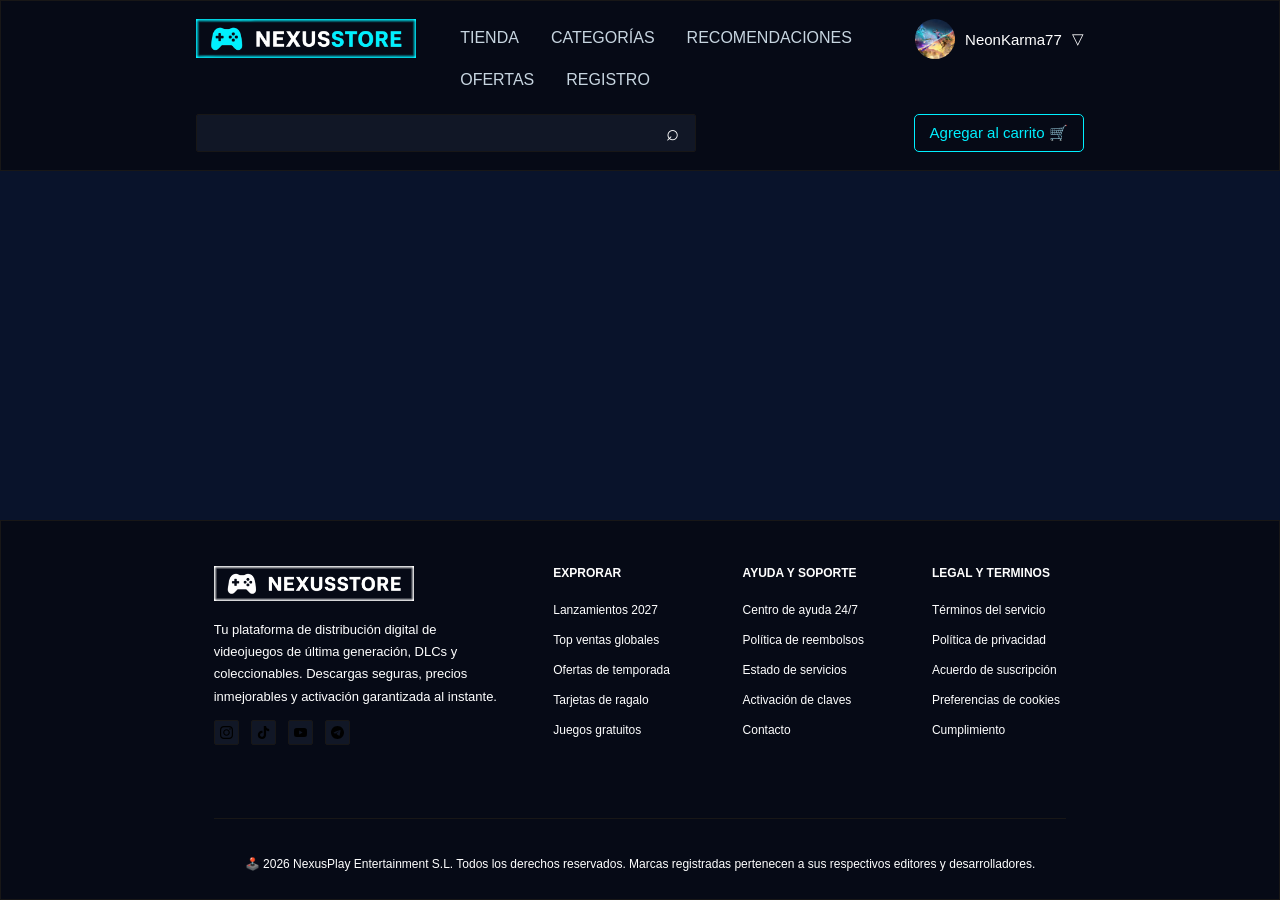
==== carrito.html @ 5e11831e "Initial commit" ====
<!DOCTYPE html>
<html lang="es">

<head>
    <meta charset="UTF-8">
    <meta name="viewport" content="width=device-width, initial-scale=1.0">
    <link rel="stylesheet" href="css/main.css">

    <title>Nexusstore</title>
</head>

<body>
    <header class="header-inicio">
        <div class="contenedor-principal">
            <!-- menú superior izquierda -->
            <div class="header-inicio__superior">
                <!-- <div class="header-inicio__logo"> -->
                <div class="header-inicio__izquierda">
                    <a href="index.html" class="header-inicio__logo"><img src="images/logo.png" alt="Logo de la página">
                    </a>

                    <nav class="navegacion">
                        <ul class="navegacion__lista">
                            <li><a href="index.html" class="navegacion-pag" title="Página inicio"
                                    aria-label="Ir a página de inicio">TIENDA</a></li>
                            <li><a href="categorias.html" class="navegacion-pag" title="Página categorías"
                                    aria-label="Ir a página de categorías">CATEGORÍAS</a></li>
                            <li><a href="recomendaciones.html" class="navegacion-pag" title="Página recomendaciones"
                                    aria-label="Ir a la página de recomendaciones">RECOMENDACIONES</a></li>
                            <li><a href="ofertas.html" class="navegacion-pag" title="Página ofertas"
                                    aria-label="Ir a la página de ofertas">OFERTAS</a></li>
                            <li><a href="registro.html" class="navegacion-pag" title="Registro"
                                    aria-label="Ir a página de registro">REGISTRO</a></li>
                        </ul>
                    </nav>
                </div>
                <div class="usuario">
                    <button class="usuario__boton"><img src="images/perfil.jfif" alt="foto de perfíl">
                        <span>NeonKarma77</span>
                        <span class="usuario__flecha">▽</span>
                    </button>

                    <div class="usuario__menu">
                        <a href="#" title="perfil" aria-label="Ir a perfil de usuario">Perfíl</a>
                        <a href="#" title="Cerrar sesión" aria-label="Cerrar perfíl de usuario">Cerrar sesión</a>

                    </div>
                </div>
            </div>
            <!-- buscador -->
            <!-- Buscador y carrito: segunda fila -->
            <div class="header-inicio__inferior">
                <!-- 
                <section class="buscador"> -->

                <form class="buscador">
                    <input type="search" class="buscador__campo">
                    <button type="submit">⌕</button>

                </form>

                <!-- carrito -->
                <div class="carrito">

                    <a href="carrito.html" class="carrito__boton">Agregar al carrito 🛒</a>
                </div></a>
            </div>


        </div>
        </div>
        </div>

    </header>

    <!-- inicio main -->
    <main>

    </main>


    <footer class="pie-pagina">
        <div class="pie-pagina__contenedor">
            <!-- footer primera columna -->
            <div class="pie-pagina__superior">
                <div class="pie-pagina__marca"> <img src="images/logo_blanco.png" alt="Logo de la página">
                    <p class="pie-pagina__descripcion">
                        Tu plataforma de distribución digital de videojuegos de última generación, DLCs y
                        coleccionables.
                        Descargas seguras, precios inmejorables y activación garantizada al instante.

                    </p>
                    <nav class="redes-sociales">
                        <a href="" title="instagram" aria-label="Ir al instagram de  nexusstore"><img
                                src="images/instagram.svg"></a>
                        <a href="" title="tik-tok" aria-label="Ir al tik tok de  nexusstore"><img
                                src="images/tok.svg"></a>
                        <a href="" title="Youtube" aria-label="Ir al youtube de  nexusstore"><img
                                src="images/youtube.svg"></a>
                        <a href="" title="Telegram" aria-label="Ir al Telegram de  nexusstore"><img
                                src="images/telegram.svg"></a>

                    </nav>

                </div>
                <!-- footer segunda columna -->
                <nav class="pie-pagina__columna">
                    <h2 class="pie-pagina__titulo">EXPRORAR</h2>
                    <ul class="pie-pagina__lista">
                        <li class="pie-pagina__elemento">
                            <a href="#lanamientos" class="pie-pagina__enlace" title="lanzamientos"
                                aria-label="Ir a pagina lanzamientos">Lanzamientos 2027</a>
                        </li>
                        <li class="pie-pagina__elemento">
                            <a href="#lanamientos" class="pie-pagina__enlace" title="lanzamientos"
                                aria-label="Ir a pagina lanzamientos">Top ventas globales</a>
                        </li>
                        <li class="pie-pagina__elemento">
                            <a href="#lanamientos" class="pie-pagina__enlace" title="lanzamientos"
                                aria-label="Ir a pagina lanzamientos">Ofertas de temporada</a>
                        </li>
                        <li class="pie-pagina__elemento">
                            <a href="#lanamientos" class="pie-pagina__enlace" title="lanzamientos"
                                aria-label="Ir a pagina lanzamientos">Tarjetas de ragalo</a>
                        </li>
                        <li class="pie-pagina__elemento">
                            <a href="#lanamientos" class="pie-pagina__enlace" title="lanzamientos"
                                aria-label="Ir a pagina lanzamientos">Juegos gratuitos</a>
                        </li>

                    </ul>

                </nav>
                <nav class="pie-pagina__columna">
                    <h2 class="pie-pagina__titulo">AYUDA Y SOPORTE</h2>
                    <ul class="pie-pagina__lista">
                        <li class="pie-pagina__elemento">
                            <a href="#lanamientos" class="pie-pagina__enlace" title="lanzamientos"
                                aria-label="Ir a pagina lanzamientos">Centro de ayuda 24/7</a>
                        </li>
                        <li class="pie-pagina__elemento">
                            <a href="#lanamientos" class="pie-pagina__enlace" title="lanzamientos"
                                aria-label="Ir a pagina lanzamientos">Política de reembolsos</a>
                        </li>
                        <li class="pie-pagina__elemento">
                            <a href="#lanamientos" class="pie-pagina__enlace" title="lanzamientos"
                                aria-label="Ir a pagina lanzamientos">Estado de servicios</a>
                        </li>
                        <li class="pie-pagina__elemento">
                            <a href="#lanamientos" class="pie-pagina__enlace" title="lanzamientos"
                                aria-label="Ir a pagina lanzamientos">Activación de claves</a>
                        </li>
                        <li class="pie-pagina__elemento">
                            <a href="#lanamientos" class="pie-pagina__enlace" title="lanzamientos"
                                aria-label="Ir a pagina lanzamientos">Contacto</a>
                        </li>

                    </ul>

                </nav>
                <nav class="pie-pagina__columna">
                    <h2 class="pie-pagina__titulo">LEGAL Y TERMINOS</h2>
                    <ul class="pie-pagina__lista">
                        <li class="pie-pagina__elemento">
                            <a href="#lanamientos" class="pie-pagina__enlace" title="lanzamientos"
                                aria-label="Ir a pagina lanzamientos">Términos del servicio</a>
                        </li>
                        <li class="pie-pagina__elemento">
                            <a href="#lanamientos" class="pie-pagina__enlace" title="lanzamientos"
                                aria-label="Ir a pagina lanzamientos">Política de privacidad</a>
                        </li>
                        <li class="pie-pagina__elemento">
                            <a href="#lanamientos" class="pie-pagina__enlace" title="lanzamientos"
                                aria-label="Ir a pagina lanzamientos">Acuerdo de suscripción</a>
                        </li>
                        <li class="pie-pagina__elemento">
                            <a href="#lanamientos" class="pie-pagina__enlace" title="lanzamientos"
                                aria-label="Ir a pagina lanzamientos">Preferencias de cookies</a>
                        </li>
                        <li class="pie-pagina__elemento">
                            <a href="#lanamientos" class="pie-pagina__enlace" title="lanzamientos"
                                aria-label="Ir a pagina lanzamientos">Cumplimiento</a>
                        </li>

                    </ul>

                </nav>
            </div>
            <div class="pie-pagina__linea"></div>

            <div class="pie-pagina__inferior">
                <p class="pie-pagina__derechos">
                    🕹️ 2026 NexusPlay Entertainment S.L.
                    Todos los derechos reservados.
                    Marcas registradas pertenecen a sus respectivos
                    editores y desarrolladores.
                </p>
            </div>
        </div>
    </footer>
</body>

</html>
<!--
© 2026 Valve Corporation. Todos los derechos reservados. Todas las marcas registradas pertenecen a sus respectivos dueños en EE. UU. y otros países.
Todos los precios incluyen IVA (donde sea aplicable). -->
---- css/main.css ----
* {
    margin: 0;
    padding: 0;
    box-sizing: border-box;
}

html {
    height: 100%;
}

body {

    font-family: Verdana, Geneva, Tahoma, sans-serif;
    background: #09132b;
    color: white;
    display: flex;
    flex-direction: column;
    min-height: 100vh;
    width: 100%;
    margin: 0;

}

main {
    flex: 1 o auto;
}

.contenedor-principal {

    width: 70%;
    max-width: 1400px;
    margin: 0 auto;

}


/*  Header*/

.header-inicio {

    width: 100%;
    background-color: #060a16;
    padding: 18px 5px;
    border: 1px solid rgb(24, 23, 23);
    ;
}

.header-inicio__superior {

    display: flex;
    justify-content: space-between;
    align-items: flex-start;
    gap: 20px
}

.header-inicio__inferior {

    display: flex;
    justify-content: space-between;
    margin-top: 10px;
}

/*Logo*/

.header-inicio__izquierda {

    display: flex;
    flex-direction: row;
    align-items: flex-start;


}

.header-inicio__logo {
    display: flex;
    align-items: center;
    text-decoration: none;

}

.header-inicio__logo img {

    width: 220px;
    height: auto;
    object-fit: contain;
    margin-right: 30px;
}

/*navegación*/
.navegacion {

    display: flex;
    align-items: center;


}

.navegacion__lista {

    display: flex;
    list-style: none;
    flex-wrap: wrap;
    gap: 4px;

}

.navegacion-pag {

    color: #C7D5E0;
    text-decoration: none;
    padding: 10px;
    display: block;
    padding: 10px 14px;
    border-radius: 2px;
    transition: background-color 0.3s ease, color 0.3s ease;
}

.navegacion-pag:hover {

    color: #030303;
    background-color: #00f0ff;
}

.navegacion-pag.activo {
    color: #030303;
    background-color: #00f0ff;

}

/*perfil*/
.usuario {

    position: relative;
}

.usuario__boton {

    display: flex;
    align-items: center;
    gap: 10px;
    background: transparent;
    color: white;
    font-size: 15px;
    cursor: pointer;
    border: none;
}

.usuario__boton img {

    width: 40px;
    height: 40px;
    border-radius: 50%;
    object-fit: cover;
    font-weight: bold;

}

/*menú desplegable*/
.usuario__menu {

    display: none;
    position: absolute;
    top: 100%;
    right: 0;
    min-width: 160px;
    margin-top: 10px;
    background: #09132b;
    border-radius: 6px;
    overflow: hidden;
    box-shadow: 0 4px 12px rgba(0, 0, 0, 0.25);
    z-index: 10;

}

.usuario__menu a {

    display: block;
    padding: 12px 15px;
    color: white;
    text-decoration: none;

}

.usuario__menu a:hover {

    background-color: #111726;

}

/*menu despliegue perfil*/
/*.usuario:hover {

    display: block;

}

.usuario__menu {
    display: block;

}

.usuario:focus-within {
    display: block;

}

.usuario__menu {
    display: block;

}

/*footer abajo */

.header-inicio__inferior {

    display: flex;
    justify-content: space-between;
    align-items: center;
    margin-top: 15px;

}

/*Buscador */

.buscador {
    display: flex;
    width: 500px;
    height: 38px;
    border: 1px solid rgb(24, 23, 23);
    border-radius: 2px;
    overflow: hidden;
}

.buscador input {

    flex: 1;
    min-width: 0;
    padding: 0 12px;
    background-color: #111726;
    color: white;
    border: none;
    outline: none;
    font-size: 14px;

}

.buscador button {

    width: 45px;
    border: none;
    background-color: #111726;
    color: white;
    font-size: 22px;
    cursor: pointer;
}

.buscador button:hover {

    background-color: #00f0ff;

}

/*carrito*/

.carrito {

    display: flex;
    justify-content: flex-end;

}

.carrito__boton {

    display: flex;
    align-items: center;
    gap: 8px;
    padding: 9px 15px;
    text-decoration: none;
    background-color: transparent;
    border: 0.1px solid #00f0ff;
    border-radius: 5px;
    color: #00f0ff;
    font-size: 15px;
    cursor: pointer;

}

.carrito__boton:hover {
    background-color: #145c38;
    color: #5cff9a;
    border: 1px solid rgb(24, 23, 23);

}

/* colores 
lineas: rgb(24, 23, 23);
azul body #09132b 
 footer #060a16
azul fluorecente #00f0ff
barra búsqueda #111726*/

/*Footer*/

.pie-pagina {
    width: 100%;
    background-color: #060a16;
    border: 1px solid rgb(24, 23, 23);
    color: white;
    padding: 45px 30px 25px;
    font-family: Verdana, Geneva, Tahoma, sans-serif;
    flex-shrink: 0;
    margin-top: auto;

}

.pie-pagina__contenedor {
    max-width: 1400;
    width: 70%;
    margin: 0 auto;
}

.pie-pagina__superior {

    display: grid;
    grid-template-columns: 1.8fr 0.85fr 0.85fr 0.85fr;
    gap: 55px;
    padding-bottom: 55px;

}

.pie-pagina__img {

    max-width: 470px;

}

.pie-pagina__marca img {
    display: block;
    width: 200px;
    max-width: 100%;
    height: auto;
    max-height: 50px;
    object-position: left center;
    margin-bottom: 18px;
}

.redes-sociales img {
    display: block;
    width: 25px;
    height: 25px;
    object-fit: contain;
    padding: 5px;
    background-color: #111726;
    border: 1px solid rgb(24, 23, 23);
    border-radius: 2px;
    filter: black(5) brightness(0) invert(1);
    transition: filter 0.3s ease, transform 0.3 ease;
    margin-top: 12px;
}

.pie-pagina__logotipo {

    display: inline-flex;
    align-items: center;
    gap: 12px;
    text-decoration: none;
    margin-bottom: 18px;

}

.pie-pagina__logotipo-icono {

    width: 40px;
    height: 40px;
    display: flex;
    align-items: center;
    justify-content: center;
    background-color: #3a7404;
    color: white;
    border-radius: 10px;
    font-size: 20;
    flex-shrink: 0;

}

.pie-pagina__logotipo-texto {

    color: #00f0ff;
    font-size: 20px;
    font-weight: 700;
    white-space: nowrap;
}

.pie-pagina__descripcion {
    max-width: 400px;
    font-size: 13px;
    line-height: 1.7;
}

.redes-sociales {
    display: flex;
    align-items: center;
    gap: 12px;
}

.redes-sociales__enlace {

    width: 40px;
    height: 40px;
    display: flex;
    align-items: center;
    justify-content: center;
    color: #00f0ff;
    background-color: #060a16;
    border: 1px solid #060a16;
    border-radius: 6px;
    text-decoration: none;
    font-size: 15px;
    transition: all 0.3s ease;

}

.redes-sociales__enlace:hover {

    background-color: #030303;
    color: #3a7404;
    border-color: #00f0ff;
    transform: translateY(-3px);

}

.pie-pagina__columna {

    min-width: 0;

}

.pie-pagina__titulo {

    display: flex;
    align-items: center;
    gap: 8px;
    color: white;
    font-size: 12px;
    font-weight: 700;
    margin-bottom: 20px;
    white-space: nowrap;


}

.pie-pagina__punto {

    width: 7px;
    height: 7px;
    background-color: #00f0ff;
    border-radius: 50%;

}

.pie-pagina__lista {

    list-style: none;
    display: flex;
    flex-direction: column;
    gap: 12px;

}

.pie-pagina__enlace {

    color: white;
    text-decoration: none;
    font-size: 12px;
    transition: color 0.3s ease;

}

.pie-pagina__enlace:hover {
    color: #00f0ff;
}

.pie-pagina__linea {

    width: 100%;
    height: 1px;
    background-color: rgb(24, 23, 23);
}

.pie-pagina__inferior {

    display: flex;
    align-items: center;
    justify-content: center;
    padding-top: 35px;
    color: rgb(24, 23, 23);

}

.pie-pagina__derechos {

    color: #060a16;
    font-size: 12px;
    line-height: 1.7;
}


.pie-pagina__derechos {

    color: white;
    text-align: center;

}
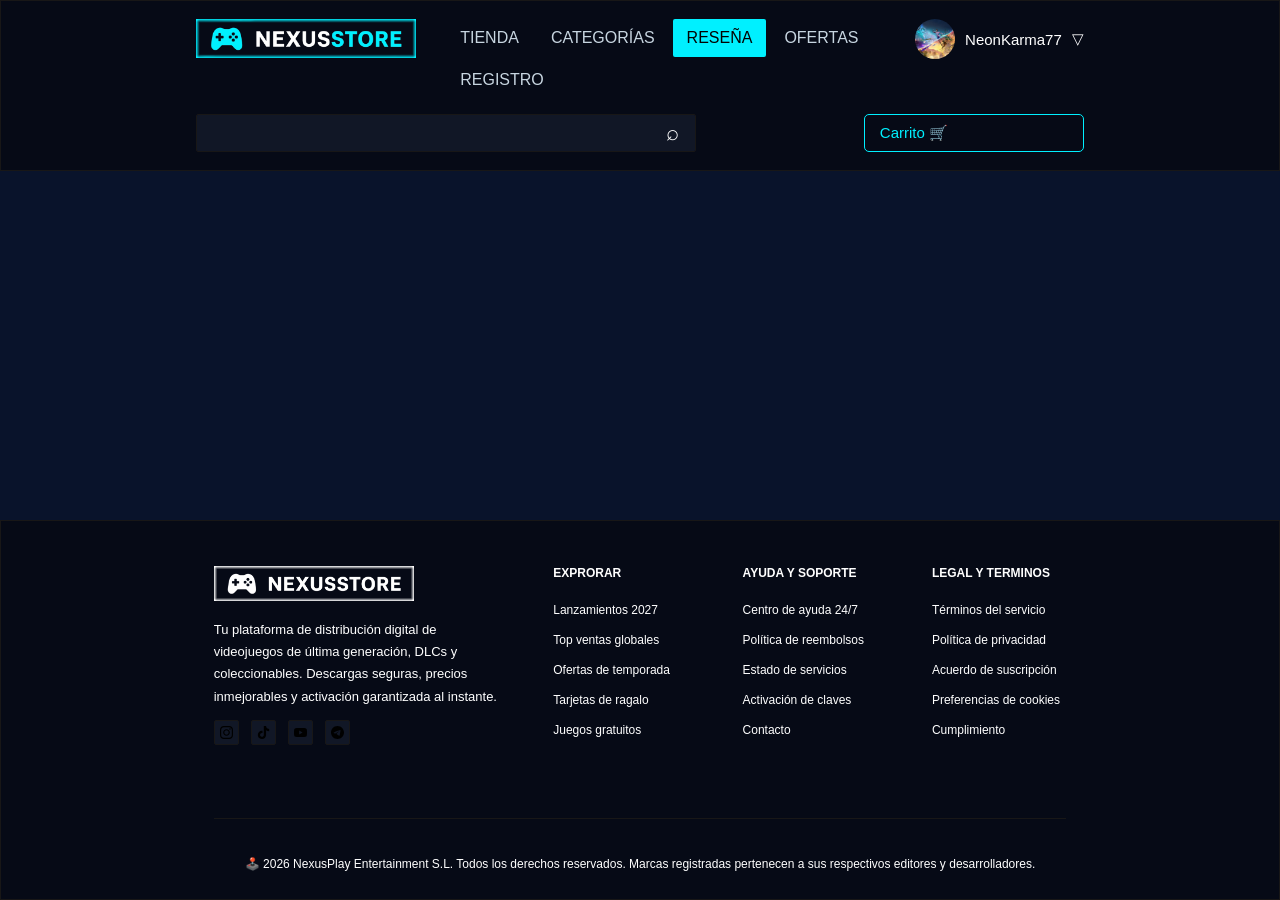
==== commit e859f43e: "categoria" ====
--- a/carrito.html
+++ b/carrito.html
@@ -18,15 +18,14 @@
                 <div class="header-inicio__izquierda">
                     <a href="index.html" class="header-inicio__logo"><img src="images/logo.png" alt="Logo de la página">
                     </a>
-
                     <nav class="navegacion">
                         <ul class="navegacion__lista">
                             <li><a href="index.html" class="navegacion-pag" title="Página inicio"
                                     aria-label="Ir a página de inicio">TIENDA</a></li>
                             <li><a href="categorias.html" class="navegacion-pag" title="Página categorías"
                                     aria-label="Ir a página de categorías">CATEGORÍAS</a></li>
-                            <li><a href="recomendaciones.html" class="navegacion-pag" title="Página recomendaciones"
-                                    aria-label="Ir a la página de recomendaciones">RECOMENDACIONES</a></li>
+                            <li><a href="detalle.html" class="navegacion-pag activo" title="Página recomendaciones"
+                                    aria-label="Ir a la página de recomendaciones">RESEÑA</a></li>
                             <li><a href="ofertas.html" class="navegacion-pag" title="Página ofertas"
                                     aria-label="Ir a la página de ofertas">OFERTAS</a></li>
                             <li><a href="registro.html" class="navegacion-pag" title="Registro"
@@ -62,7 +61,7 @@
                 <!-- carrito -->
                 <div class="carrito">
 
-                    <a href="carrito.html" class="carrito__boton">Agregar al carrito 🛒</a>
+                    <a href="carrito.html" class="carrito__boton">Carrito 🛒</a>
                 </div></a>
             </div>
 
--- a/css/main.css
+++ b/css/main.css
@@ -1,3 +1,10 @@
+/* colores 
+lineas: rgb(24, 23, 23);
+azul body #09132b 
+ footer #060a16
+azul fluorecente #00f0ff
+barra búsqueda #111726*/
+
 * {
     margin: 0;
     padding: 0;
@@ -266,13 +273,16 @@
 
     display: flex;
     justify-content: flex-end;
+    text-align: center;
 
 }
 
 .carrito__boton {
-
-    display: flex;
-    align-items: center;
+    width: 220px;
+    background-color: #1bc40c;
+    color: white;
+    text-align: center;
+    display: flex;
     gap: 8px;
     padding: 9px 15px;
     text-decoration: none;
@@ -286,18 +296,11 @@
 }
 
 .carrito__boton:hover {
-    background-color: #145c38;
-    color: #5cff9a;
+    background-color: #1bc40c;
+    color: white;
     border: 1px solid rgb(24, 23, 23);
 
 }
-
-/* colores 
-lineas: rgb(24, 23, 23);
-azul body #09132b 
- footer #060a16
-azul fluorecente #00f0ff
-barra búsqueda #111726*/
 
 /*Footer*/
 
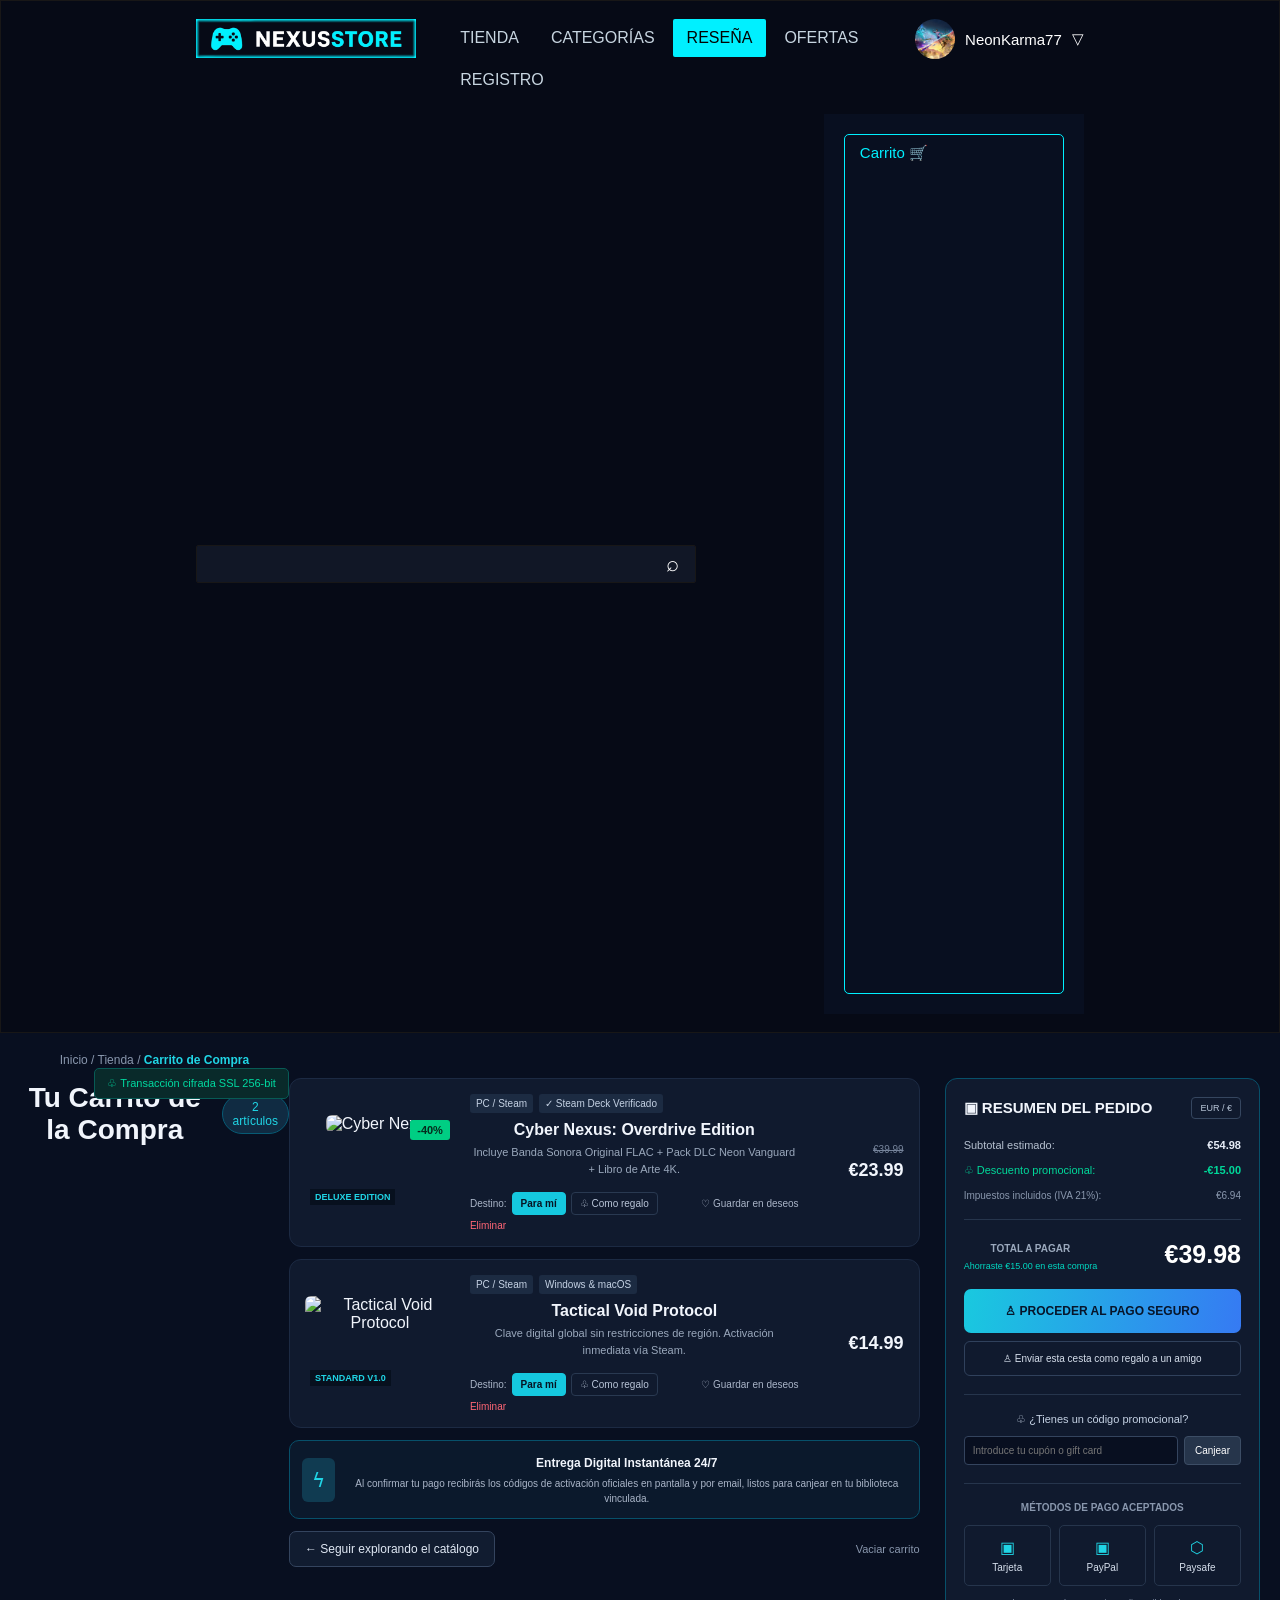
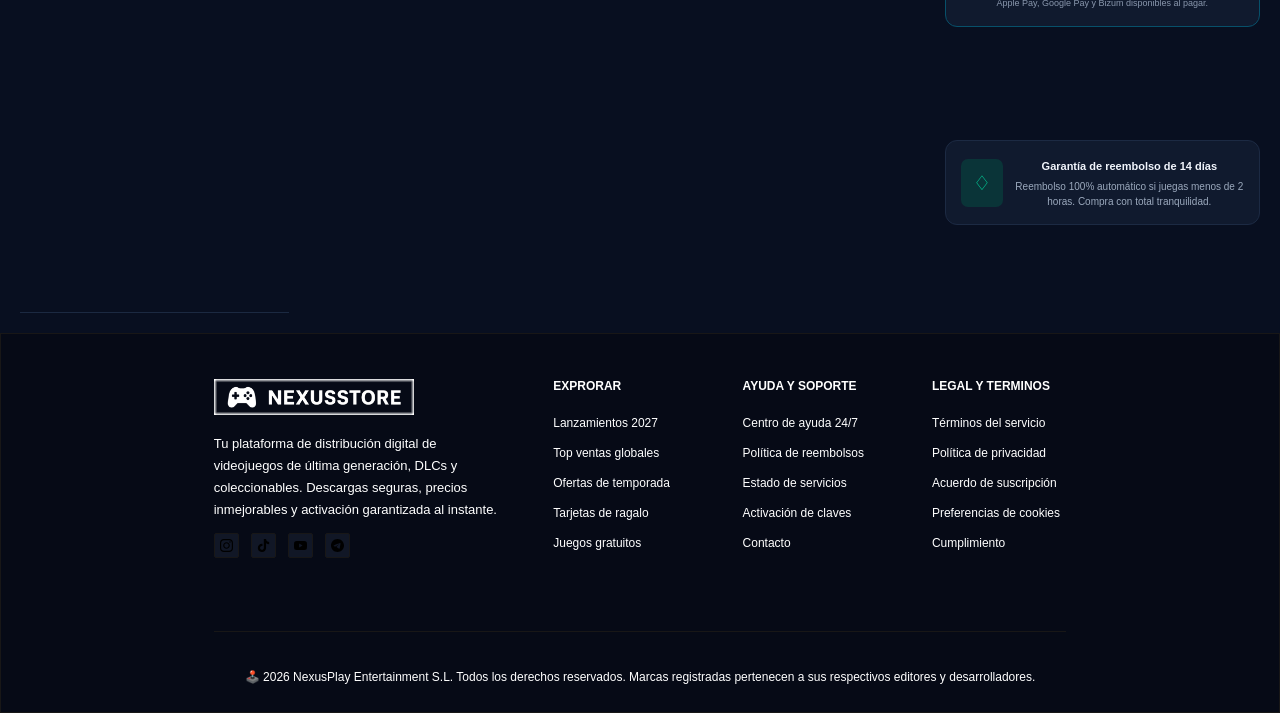
==== commit 2f36bfc0: "avance" ====
--- a/carrito.html
+++ b/carrito.html
@@ -5,6 +5,8 @@
     <meta charset="UTF-8">
     <meta name="viewport" content="width=device-width, initial-scale=1.0">
     <link rel="stylesheet" href="css/main.css">
+    <link rel="stylesheet" href="css/carrito.css">
+
 
     <title>Nexusstore</title>
 </head>
@@ -75,6 +77,321 @@
     <!-- inicio main -->
     <main>
 
+
+        <main class="carrito">
+
+            <!-- CABECERA -->
+            <header class="carrito__cabecera">
+
+                <div class="carrito__migas">
+                    <span>Inicio</span> /
+                    <span>Tienda</span> /
+                    <span class="carrito__miga-activa">Carrito de Compra</span>
+                </div>
+
+                <div class="carrito__titulo-contenedor">
+                    <h1 class="carrito__titulo">Tu Carrito de la Compra</h1>
+                    <span class="carrito__contador">2 artículos</span>
+                </div>
+
+                <div class="carrito__seguridad">
+                    <span>♧ Transacción cifrada SSL 256-bit</span>
+                </div>
+
+            </header>
+
+
+            <!-- CONTENIDO PRINCIPAL -->
+            <div class="carrito__contenido">
+
+                <!-- COLUMNA IZQUIERDA -->
+                <section class="carrito__productos">
+
+                    <!-- PRODUCTO 1 -->
+                    <article class="producto-carrito">
+
+                        <div class="producto-carrito__imagen-contenedor">
+                            <img class="producto-carrito__imagen" src="img/juegos/juego-1.jpg" alt="Cyber Nexus">
+
+                            <span class="producto-carrito__descuento">-40%</span>
+                            <span class="producto-carrito__edicion">DELUXE EDITION</span>
+                        </div>
+
+                        <div class="producto-carrito__informacion">
+
+                            <div class="producto-carrito__etiquetas">
+                                <span class="producto-carrito__etiqueta">PC / Steam</span>
+                                <span class="producto-carrito__etiqueta">✓ Steam Deck Verificado</span>
+                            </div>
+
+                            <h2 class="producto-carrito__titulo">
+                                Cyber Nexus: Overdrive Edition
+                            </h2>
+
+                            <p class="producto-carrito__descripcion">
+                                Incluye Banda Sonora Original FLAC + Pack DLC
+                                Neon Vanguard + Libro de Arte 4K.
+                            </p>
+
+                            <div class="producto-carrito__opciones">
+
+                                <span class="producto-carrito__destino-label">
+                                    Destino:
+                                </span>
+
+                                <button class="producto-carrito__opcion producto-carrito__opcion--activa">
+                                    Para mí
+                                </button>
+
+                                <button class="producto-carrito__opcion">
+                                    ♧ Como regalo
+                                </button>
+
+                                <button class="producto-carrito__deseos">
+                                    ♡ Guardar en deseos
+                                </button>
+
+                                <button class="producto-carrito__eliminar">
+                                    Eliminar
+                                </button>
+
+                            </div>
+
+                        </div>
+
+                        <div class="producto-carrito__precio">
+                            <span class="producto-carrito__precio-anterior">
+                                €39.99
+                            </span>
+                            <strong>€23.99</strong>
+                        </div>
+
+                    </article>
+
+
+                    <!-- PRODUCTO 2 -->
+                    <article class="producto-carrito">
+
+                        <div class="producto-carrito__imagen-contenedor">
+                            <img class="producto-carrito__imagen" src="img/juegos/juego-2.jpg"
+                                alt="Tactical Void Protocol">
+
+                            <span class="producto-carrito__edicion">
+                                STANDARD V1.0
+                            </span>
+                        </div>
+
+                        <div class="producto-carrito__informacion">
+
+                            <div class="producto-carrito__etiquetas">
+                                <span class="producto-carrito__etiqueta">PC / Steam</span>
+                                <span class="producto-carrito__etiqueta">Windows & macOS</span>
+                            </div>
+
+                            <h2 class="producto-carrito__titulo">
+                                Tactical Void Protocol
+                            </h2>
+
+                            <p class="producto-carrito__descripcion">
+                                Clave digital global sin restricciones de región.
+                                Activación inmediata vía Steam.
+                            </p>
+
+                            <div class="producto-carrito__opciones">
+
+                                <span class="producto-carrito__destino-label">
+                                    Destino:
+                                </span>
+
+                                <button class="producto-carrito__opcion producto-carrito__opcion--activa">
+                                    Para mí
+                                </button>
+
+                                <button class="producto-carrito__opcion">
+                                    ♧ Como regalo
+                                </button>
+
+                                <button class="producto-carrito__deseos">
+                                    ♡ Guardar en deseos
+                                </button>
+
+                                <button class="producto-carrito__eliminar">
+                                    Eliminar
+                                </button>
+
+                            </div>
+
+                        </div>
+
+                        <div class="producto-carrito__precio">
+                            <strong>€14.99</strong>
+                        </div>
+
+                    </article>
+
+
+                    <!-- AVISO DE ENTREGA -->
+                    <div class="carrito__aviso">
+
+                        <span class="carrito__aviso-icono">ϟ</span>
+
+                        <div class="carrito__aviso-texto">
+                            <strong>Entrega Digital Instantánea 24/7</strong>
+
+                            <p>
+                                Al confirmar tu pago recibirás los códigos de
+                                activación oficiales en pantalla y por email,
+                                listos para canjear en tu biblioteca vinculada.
+                            </p>
+                        </div>
+
+                    </div>
+
+
+                    <!-- ACCIONES DEL CARRITO -->
+                    <div class="carrito__acciones">
+
+                        <a href="categorias.html" class="carrito__volver">
+                            ← Seguir explorando el catálogo
+                        </a>
+
+                        <button class="carrito__vaciar">
+                            Vaciar carrito
+                        </button>
+
+                    </div>
+
+                </section>
+
+
+                <!-- COLUMNA DERECHA: RESUMEN -->
+                <aside class="resumen">
+
+                    <div class="resumen__cabecera">
+                        <h2 class="resumen__titulo">
+                            ▣ RESUMEN DEL PEDIDO
+                        </h2>
+
+                        <span class="resumen__moneda">EUR / €</span>
+                    </div>
+
+                    <!-- SUBTOTAL -->
+                    <div class="resumen__linea">
+                        <span>Subtotal estimado:</span>
+                        <strong>€54.98</strong>
+                    </div>
+
+                    <div class="resumen__linea resumen__linea--descuento">
+                        <span>♧ Descuento promocional:</span>
+                        <strong>-€15.00</strong>
+                    </div>
+
+                    <div class="resumen__linea resumen__linea--impuestos">
+                        <span>Impuestos incluidos (IVA 21%):</span>
+                        <span>€6.94</span>
+                    </div>
+
+                    <hr class="resumen__separador">
+
+                    <!-- TOTAL -->
+                    <div class="resumen__total">
+                        <div>
+                            <span class="resumen__total-label">TOTAL A PAGAR</span>
+                            <p class="resumen__ahorro">
+                                Ahorraste €15.00 en esta compra
+                            </p>
+                        </div>
+
+                        <strong class="resumen__total-precio">€39.98</strong>
+                    </div>
+
+                    <!-- PAGO -->
+                    <button class="resumen__pagar">
+                        ♙ PROCEDER AL PAGO SEGURO
+                    </button>
+
+                    <button class="resumen__regalo">
+                        ♙ Enviar esta cesta como regalo a un amigo
+                    </button>
+
+                    <hr class="resumen__separador">
+
+                    <!-- CUPÓN -->
+                    <div class="resumen__cupon">
+
+                        <label class="resumen__cupon-label">
+                            ♧ ¿Tienes un código promocional?
+                        </label>
+
+                        <div class="resumen__cupon-formulario">
+                            <input class="resumen__cupon-input" type="text"
+                                placeholder="Introduce tu cupón o gift card">
+
+                            <button class="resumen__cupon-boton">
+                                Canjear
+                            </button>
+                        </div>
+
+                    </div>
+
+                    <hr class="resumen__separador">
+
+                    <!-- MÉTODOS DE PAGO -->
+                    <div class="resumen__metodos">
+
+                        <h3 class="resumen__metodos-titulo">
+                            MÉTODOS DE PAGO ACEPTADOS
+                        </h3>
+
+                        <div class="resumen__metodos-lista">
+
+                            <div class="resumen__metodo">
+                                <span>▣</span>
+                                <p>Tarjeta</p>
+                            </div>
+
+                            <div class="resumen__metodo">
+                                <span>▣</span>
+                                <p>PayPal</p>
+                            </div>
+
+                            <div class="resumen__metodo">
+                                <span>⬡</span>
+                                <p>Paysafe</p>
+                            </div>
+
+                        </div>
+
+                        <p class="resumen__metodos-nota">
+                            Apple Pay, Google Pay y Bizum disponibles al pagar.
+                        </p>
+
+                    </div>
+
+                </aside>
+
+
+                <!-- GARANTÍA -->
+                <div class="carrito__garantia">
+
+                    <span class="carrito__garantia-icono">♢</span>
+
+                    <div>
+                        <strong>Garantía de reembolso de 14 días</strong>
+
+                        <p>
+                            Reembolso 100% automático si juegas menos de
+                            2 horas. Compra con total tranquilidad.
+                        </p>
+                    </div>
+
+                </div>
+
+            </div>
+
+        </main>
+
+
     </main>
 
 
--- a/css/main.css
+++ b/css/main.css
@@ -3,7 +3,8 @@
 azul body #09132b 
  footer #060a16
 azul fluorecente #00f0ff
-barra búsqueda #111726*/
+barra búsqueda #111726
+botones #072332*/
 
 * {
     margin: 0;
@@ -29,7 +30,7 @@
 }
 
 main {
-    flex: 1 o auto;
+    flex: 1;
 }
 
 .contenedor-principal {
--- a/css/carrito.css
+++ b/css/carrito.css
@@ -0,0 +1,601 @@
+/* =====================================
+   BLOQUE PRINCIPAL
+===================================== */
+
+.carrito {
+    background-color: #080f20;
+    color: #f1f5fc;
+    min-height: 100vh;
+    padding: 20px;
+    font-family: Arial, sans-serif;
+    box-sizing: border-box;
+}
+
+
+/* =====================================
+   CABECERA
+===================================== */
+
+.carrito__cabecera {
+    position: relative;
+    display: flex;
+    flex-direction: column;
+    gap: 15px;
+    padding-bottom: 20px;
+    border-bottom: 1px solid #1b2941;
+}
+
+.carrito__migas {
+    font-size: 12px;
+    color: #8997ad;
+}
+
+.carrito__miga-activa {
+    color: #20d5e5;
+    font-weight: bold;
+}
+
+.carrito__titulo-contenedor {
+    display: flex;
+    align-items: center;
+    gap: 12px;
+}
+
+.carrito__titulo {
+    font-size: 28px;
+    margin: 0;
+}
+
+.carrito__contador {
+    background-color: #102b42;
+    border: 1px solid #075b75;
+    color: #20d5e5;
+    padding: 5px 10px;
+    border-radius: 20px;
+    font-size: 12px;
+}
+
+.carrito__seguridad {
+    position: absolute;
+    right: 0;
+    top: 15px;
+    color: #00d9a0;
+    background-color: #092a2a;
+    border: 1px solid #075b55;
+    padding: 8px 12px;
+    border-radius: 5px;
+    font-size: 11px;
+}
+
+
+/* =====================================
+   DISTRIBUCIÓN PRINCIPAL
+===================================== */
+
+.carrito__contenido {
+    display: grid;
+    grid-template-columns: minmax(0, 2fr) minmax(280px, 1fr);
+    gap: 25px;
+    margin-top: 25px;
+    align-items: start;
+}
+
+.carrito__productos {
+    display: flex;
+    flex-direction: column;
+    gap: 12px;
+}
+
+
+/* =====================================
+   TARJETAS DE PRODUCTOS
+===================================== */
+
+.producto-carrito {
+    display: grid;
+    grid-template-columns: 150px minmax(0, 1fr) 90px;
+    gap: 15px;
+    align-items: center;
+    padding: 15px;
+    background-color: #101a2e;
+    border: 1px solid #1c2a43;
+    border-radius: 12px;
+}
+
+.producto-carrito__imagen-contenedor {
+    position: relative;
+    height: 95px;
+}
+
+.producto-carrito__imagen {
+    width: 100%;
+    height: 100%;
+    object-fit: cover;
+    border-radius: 6px;
+}
+
+.producto-carrito__descuento {
+    position: absolute;
+    top: 5px;
+    right: 5px;
+    background-color: #00ce83;
+    color: #05291c;
+    padding: 4px 7px;
+    border-radius: 3px;
+    font-size: 11px;
+    font-weight: bold;
+}
+
+.producto-carrito__edicion {
+    position: absolute;
+    bottom: 5px;
+    left: 5px;
+    background-color: #07101e;
+    color: #20d5e5;
+    padding: 3px 5px;
+    font-size: 9px;
+    font-weight: bold;
+}
+
+.producto-carrito__informacion {
+    min-width: 0;
+}
+
+.producto-carrito__etiquetas {
+    display: flex;
+    flex-wrap: wrap;
+    gap: 6px;
+    margin-bottom: 8px;
+}
+
+.producto-carrito__etiqueta {
+    background-color: #1c2b42;
+    color: #c5d2e4;
+    font-size: 10px;
+    padding: 4px 6px;
+    border-radius: 3px;
+}
+
+.producto-carrito__titulo {
+    font-size: 16px;
+    margin: 0 0 5px;
+}
+
+.producto-carrito__descripcion {
+    color: #9aa8bc;
+    font-size: 11px;
+    line-height: 1.5;
+    margin: 0 0 15px;
+}
+
+.producto-carrito__opciones {
+    display: flex;
+    flex-wrap: wrap;
+    align-items: center;
+    gap: 5px;
+}
+
+.producto-carrito__destino-label {
+    color: #aab5c8;
+    font-size: 10px;
+}
+
+.producto-carrito__opcion {
+    background: transparent;
+    color: #b9c5d8;
+    border: 1px solid #293951;
+    padding: 5px 8px;
+    font-size: 10px;
+    cursor: pointer;
+    border-radius: 4px;
+}
+
+.producto-carrito__opcion--activa {
+    background-color: #15c8df;
+    color: #061323;
+    border-color: #15c8df;
+    font-weight: bold;
+}
+
+.producto-carrito__deseos {
+    background: transparent;
+    border: none;
+    color: #aab5c8;
+    font-size: 10px;
+    cursor: pointer;
+    margin-left: auto;
+}
+
+.producto-carrito__eliminar {
+    background: transparent;
+    border: none;
+    color: #ff6675;
+    font-size: 10px;
+    cursor: pointer;
+}
+
+.producto-carrito__precio {
+    display: flex;
+    flex-direction: column;
+    align-items: flex-end;
+    gap: 5px;
+    font-size: 18px;
+    white-space: nowrap;
+}
+
+.producto-carrito__precio-anterior {
+    color: #75839a;
+    text-decoration: line-through;
+    font-size: 10px;
+}
+
+
+/* =====================================
+   AVISO DE ENTREGA
+===================================== */
+
+.carrito__aviso {
+    display: flex;
+    align-items: center;
+    gap: 12px;
+    background-color: #0b192c;
+    border: 1px solid #07506a;
+    border-radius: 10px;
+    padding: 12px;
+}
+
+.carrito__aviso-icono {
+    background-color: #103b51;
+    color: #20d5e5;
+    padding: 10px;
+    border-radius: 6px;
+    font-size: 20px;
+}
+
+.carrito__aviso-texto strong {
+    font-size: 12px;
+}
+
+.carrito__aviso-texto p {
+    color: #aab5c8;
+    font-size: 10px;
+    line-height: 1.5;
+    margin: 5px 0 0;
+}
+
+
+/* =====================================
+   ACCIONES DEL CARRITO
+===================================== */
+
+.carrito__acciones {
+    display: flex;
+    justify-content: space-between;
+    align-items: center;
+    gap: 10px;
+}
+
+.carrito__volver {
+    text-decoration: none;
+    color: #e0e8f4;
+    border: 1px solid #34445e;
+    background-color: #111c30;
+    padding: 10px 15px;
+    border-radius: 7px;
+    font-size: 12px;
+}
+
+.carrito__vaciar {
+    background: transparent;
+    border: none;
+    color: #8997ad;
+    cursor: pointer;
+    font-size: 11px;
+}
+
+
+/* =====================================
+   RESUMEN DEL PEDIDO
+===================================== */
+
+.resumen {
+    background-color: #101a2e;
+    border: 1px solid #07506a;
+    border-radius: 12px;
+    padding: 18px;
+}
+
+.resumen__cabecera {
+    display: flex;
+    justify-content: space-between;
+    align-items: center;
+    gap: 8px;
+    margin-bottom: 20px;
+}
+
+.resumen__titulo {
+    font-size: 15px;
+    margin: 0;
+}
+
+.resumen__moneda {
+    color: #b8c6d8;
+    border: 1px solid #35465f;
+    padding: 5px 8px;
+    font-size: 9px;
+    border-radius: 4px;
+}
+
+.resumen__linea {
+    display: flex;
+    justify-content: space-between;
+    gap: 10px;
+    margin: 13px 0;
+    font-size: 11px;
+    color: #b6c1d0;
+}
+
+.resumen__linea strong {
+    color: #e8eef8;
+}
+
+.resumen__linea--descuento,
+.resumen__linea--descuento strong {
+    color: #00d99a;
+}
+
+.resumen__linea--impuestos {
+    color: #8997ad;
+    font-size: 10px;
+}
+
+.resumen__separador {
+    border: none;
+    border-top: 1px solid #26354c;
+    margin: 18px 0;
+}
+
+
+/* =====================================
+   TOTAL DEL PEDIDO
+===================================== */
+
+.resumen__total {
+    display: flex;
+    justify-content: space-between;
+    align-items: center;
+    gap: 10px;
+}
+
+.resumen__total-label {
+    color: #9ba9bd;
+    font-size: 10px;
+    font-weight: bold;
+}
+
+.resumen__ahorro {
+    color: #00d9c2;
+    font-size: 9px;
+    margin: 5px 0 0;
+}
+
+.resumen__total-precio {
+    font-size: 25px;
+    color: #fff;
+}
+
+
+/* =====================================
+   BOTONES DE PAGO
+===================================== */
+
+.resumen__pagar {
+    width: 100%;
+    padding: 15px 8px;
+    margin-top: 18px;
+    border: none;
+    border-radius: 7px;
+    background: linear-gradient(100deg, #19c9df, #367af3);
+    color: #07152a;
+    font-size: 12px;
+    font-weight: bold;
+    cursor: pointer;
+}
+
+.resumen__pagar:hover {
+    filter: brightness(1.1);
+}
+
+.resumen__regalo {
+    width: 100%;
+    padding: 11px 5px;
+    margin-top: 8px;
+    background: transparent;
+    border: 1px solid #30415c;
+    border-radius: 6px;
+    color: #d6dfec;
+    font-size: 10px;
+    cursor: pointer;
+}
+
+
+/* =====================================
+   CUPÓN PROMOCIONAL
+===================================== */
+
+.resumen__cupon-label {
+    display: block;
+    font-size: 11px;
+    margin-bottom: 10px;
+    color: #c5d2e4;
+}
+
+.resumen__cupon-formulario {
+    display: flex;
+    gap: 6px;
+}
+
+.resumen__cupon-input {
+    width: 100%;
+    min-width: 0;
+    background-color: #080f20;
+    border: 1px solid #34445e;
+    border-radius: 4px;
+    color: #fff;
+    padding: 8px;
+    font-size: 10px;
+}
+
+.resumen__cupon-boton {
+    background-color: #26354b;
+    border: 1px solid #3c4d65;
+    color: white;
+    border-radius: 4px;
+    padding: 7px 10px;
+    font-size: 10px;
+    cursor: pointer;
+}
+
+
+/* =====================================
+   MÉTODOS DE PAGO
+===================================== */
+
+.resumen__metodos-titulo {
+    color: #8997ad;
+    font-size: 10px;
+    margin-bottom: 12px;
+}
+
+.resumen__metodos-lista {
+    display: grid;
+    grid-template-columns: repeat(3, 1fr);
+    gap: 8px;
+}
+
+.resumen__metodo {
+    display: flex;
+    flex-direction: column;
+    align-items: center;
+    justify-content: center;
+    gap: 5px;
+    padding: 12px 5px;
+    border: 1px solid #26354c;
+    border-radius: 5px;
+    color: #20d5e5;
+}
+
+.resumen__metodo p {
+    margin: 0;
+    font-size: 10px;
+    color: #d6dfec;
+}
+
+.resumen__metodos-nota {
+    text-align: center;
+    color: #8997ad;
+    font-size: 9px;
+    margin-top: 12px;
+}
+
+
+/* =====================================
+   GARANTÍA
+===================================== */
+
+.carrito__garantia {
+    grid-column: 2;
+    display: flex;
+    align-items: center;
+    gap: 12px;
+    padding: 15px;
+    background-color: #101a2e;
+    border: 1px solid #1c2a43;
+    border-radius: 12px;
+}
+
+.carrito__garantia-icono {
+    background-color: #0a3438;
+    color: #00d9a0;
+    padding: 12px;
+    border-radius: 7px;
+    font-size: 20px;
+}
+
+.carrito__garantia strong {
+    font-size: 11px;
+}
+
+.carrito__garantia p {
+    color: #9ba9bd;
+    font-size: 10px;
+    line-height: 1.5;
+    margin: 5px 0 0;
+}
+
+
+/* =====================================
+   DISEÑO RESPONSIVE
+===================================== */
+
+@media (max-width: 1000px) {
+
+    .carrito__contenido {
+        grid-template-columns: 1fr;
+    }
+
+    .carrito__garantia {
+        grid-column: 1;
+    }
+
+    .resumen {
+        max-width: none;
+    }
+
+}
+
+@media (max-width: 650px) {
+
+    .carrito {
+        padding: 12px;
+    }
+
+    .carrito__titulo {
+        font-size: 21px;
+    }
+
+    .carrito__seguridad {
+        position: static;
+        width: fit-content;
+    }
+
+    .producto-carrito {
+        grid-template-columns: 100px minmax(0, 1fr);
+        gap: 10px;
+    }
+
+    .producto-carrito__imagen-contenedor {
+        height: 100px;
+        grid-row: span 2;
+    }
+
+    .producto-carrito__informacion {
+        grid-column: 2;
+    }
+
+    .producto-carrito__precio {
+        grid-column: 2;
+        flex-direction: row;
+        align-items: center;
+        justify-content: flex-start;
+    }
+
+    .producto-carrito__deseos {
+        margin-left: 0;
+    }
+
+    .carrito__acciones {
+        flex-wrap: wrap;
+    }
+
+}
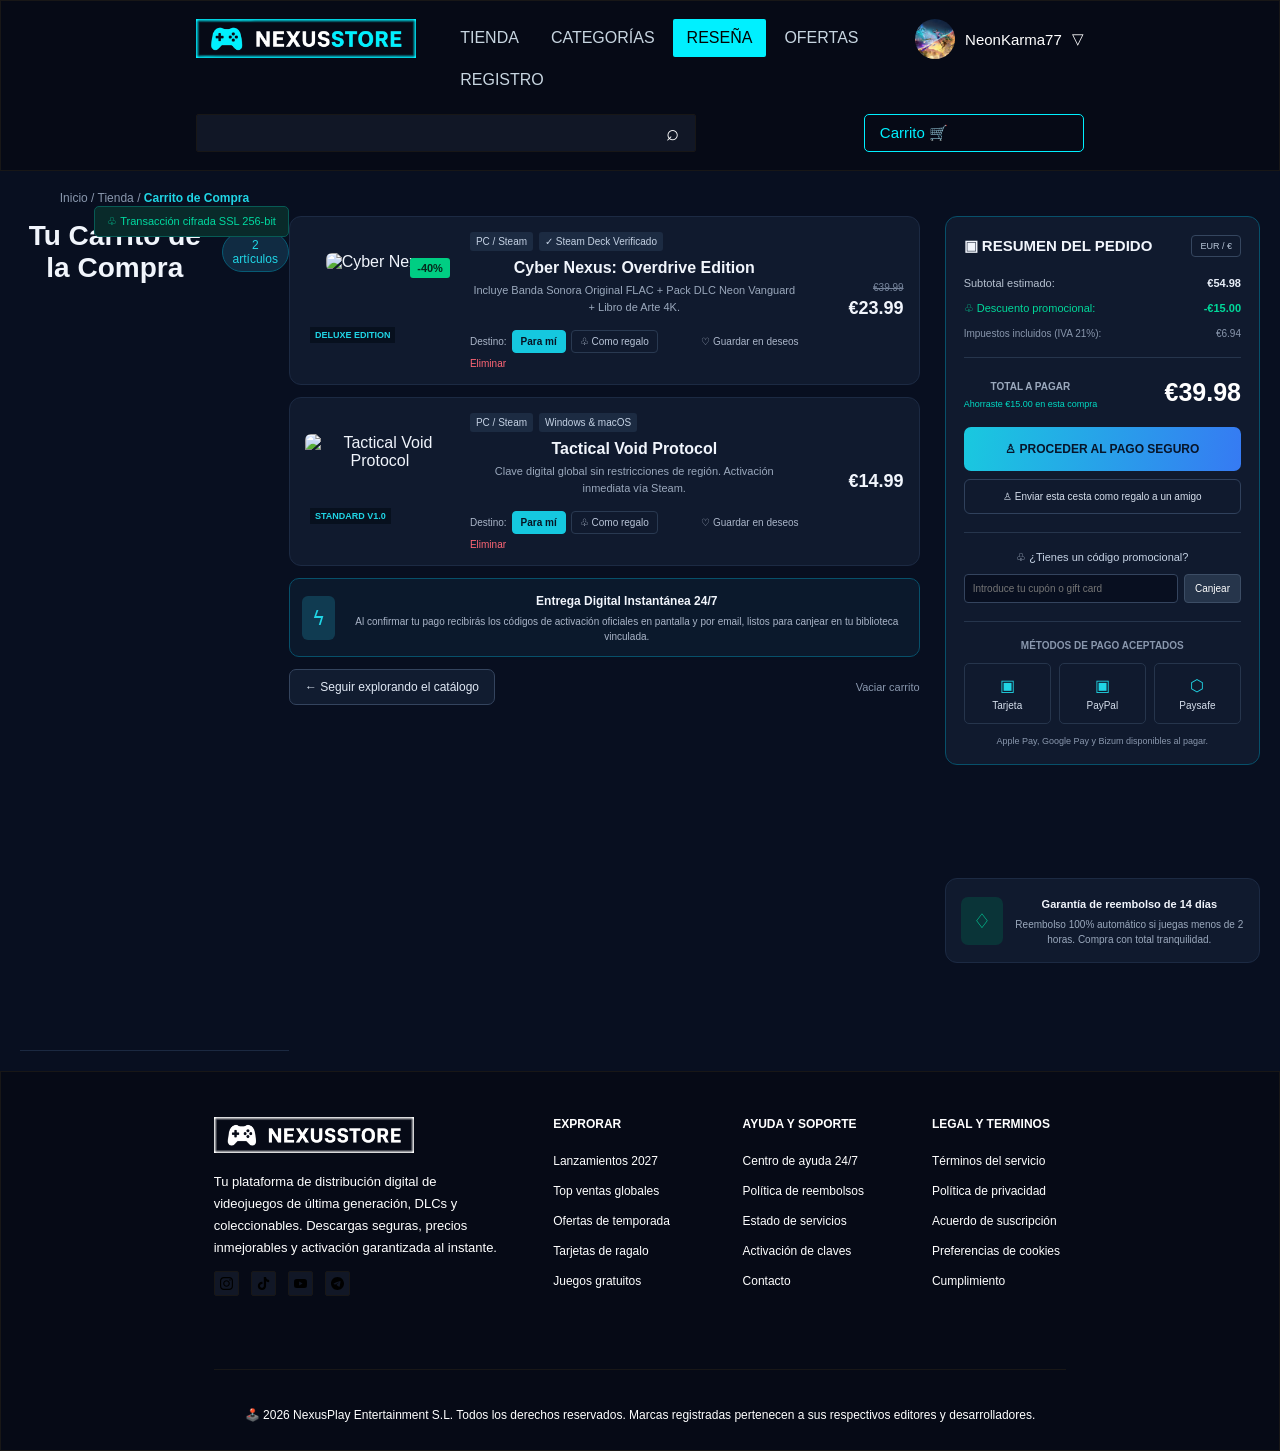
==== commit 57c28301: "ajuste" ====
--- a/carrito.html
+++ b/carrito.html
@@ -61,7 +61,7 @@
                 </form>
 
                 <!-- carrito -->
-                <div class="carrito">
+                <div>
 
                     <a href="carrito.html" class="carrito__boton">Carrito 🛒</a>
                 </div></a>
@@ -75,324 +75,321 @@
     </header>
 
     <!-- inicio main -->
-    <main>
-
-
-        <main class="carrito">
-
-            <!-- CABECERA -->
-            <header class="carrito__cabecera">
-
-                <div class="carrito__migas">
-                    <span>Inicio</span> /
-                    <span>Tienda</span> /
-                    <span class="carrito__miga-activa">Carrito de Compra</span>
-                </div>
-
-                <div class="carrito__titulo-contenedor">
-                    <h1 class="carrito__titulo">Tu Carrito de la Compra</h1>
-                    <span class="carrito__contador">2 artículos</span>
-                </div>
-
-                <div class="carrito__seguridad">
-                    <span>♧ Transacción cifrada SSL 256-bit</span>
-                </div>
-
-            </header>
-
-
-            <!-- CONTENIDO PRINCIPAL -->
-            <div class="carrito__contenido">
-
-                <!-- COLUMNA IZQUIERDA -->
-                <section class="carrito__productos">
-
-                    <!-- PRODUCTO 1 -->
-                    <article class="producto-carrito">
-
-                        <div class="producto-carrito__imagen-contenedor">
-                            <img class="producto-carrito__imagen" src="img/juegos/juego-1.jpg" alt="Cyber Nexus">
-
-                            <span class="producto-carrito__descuento">-40%</span>
-                            <span class="producto-carrito__edicion">DELUXE EDITION</span>
-                        </div>
-
-                        <div class="producto-carrito__informacion">
-
-                            <div class="producto-carrito__etiquetas">
-                                <span class="producto-carrito__etiqueta">PC / Steam</span>
-                                <span class="producto-carrito__etiqueta">✓ Steam Deck Verificado</span>
-                            </div>
-
-                            <h2 class="producto-carrito__titulo">
-                                Cyber Nexus: Overdrive Edition
-                            </h2>
-
-                            <p class="producto-carrito__descripcion">
-                                Incluye Banda Sonora Original FLAC + Pack DLC
-                                Neon Vanguard + Libro de Arte 4K.
-                            </p>
-
-                            <div class="producto-carrito__opciones">
-
-                                <span class="producto-carrito__destino-label">
-                                    Destino:
-                                </span>
-
-                                <button class="producto-carrito__opcion producto-carrito__opcion--activa">
-                                    Para mí
-                                </button>
-
-                                <button class="producto-carrito__opcion">
-                                    ♧ Como regalo
-                                </button>
-
-                                <button class="producto-carrito__deseos">
-                                    ♡ Guardar en deseos
-                                </button>
-
-                                <button class="producto-carrito__eliminar">
-                                    Eliminar
-                                </button>
-
-                            </div>
-
-                        </div>
-
-                        <div class="producto-carrito__precio">
-                            <span class="producto-carrito__precio-anterior">
-                                €39.99
+
+
+    <main class="carrito">
+
+        <!-- CABECERA -->
+        <header class="carrito__cabecera">
+
+            <div class="carrito__migas">
+                <span>Inicio</span> /
+                <span>Tienda</span> /
+                <span class="carrito__miga-activa">Carrito de Compra</span>
+            </div>
+
+            <div class="carrito__titulo-contenedor">
+                <h1 class="carrito__titulo">Tu Carrito de la Compra</h1>
+                <span class="carrito__contador">2 artículos</span>
+            </div>
+
+            <div class="carrito__seguridad">
+                <span>♧ Transacción cifrada SSL 256-bit</span>
+            </div>
+
+        </header>
+
+
+        <!-- CONTENIDO PRINCIPAL -->
+        <div class="carrito__contenido">
+
+            <!-- COLUMNA IZQUIERDA -->
+            <section class="carrito__productos">
+
+                <!-- PRODUCTO 1 -->
+                <article class="producto-carrito">
+
+                    <div class="producto-carrito__imagen-contenedor">
+                        <img class="producto-carrito__imagen" src="img/juegos/juego-1.jpg" alt="Cyber Nexus">
+
+                        <span class="producto-carrito__descuento">-40%</span>
+                        <span class="producto-carrito__edicion">DELUXE EDITION</span>
+                    </div>
+
+                    <div class="producto-carrito__informacion">
+
+                        <div class="producto-carrito__etiquetas">
+                            <span class="producto-carrito__etiqueta">PC / Steam</span>
+                            <span class="producto-carrito__etiqueta">✓ Steam Deck Verificado</span>
+                        </div>
+
+                        <h2 class="producto-carrito__titulo">
+                            Cyber Nexus: Overdrive Edition
+                        </h2>
+
+                        <p class="producto-carrito__descripcion">
+                            Incluye Banda Sonora Original FLAC + Pack DLC
+                            Neon Vanguard + Libro de Arte 4K.
+                        </p>
+
+                        <div class="producto-carrito__opciones">
+
+                            <span class="producto-carrito__destino-label">
+                                Destino:
                             </span>
-                            <strong>€23.99</strong>
-                        </div>
-
-                    </article>
-
-
-                    <!-- PRODUCTO 2 -->
-                    <article class="producto-carrito">
-
-                        <div class="producto-carrito__imagen-contenedor">
-                            <img class="producto-carrito__imagen" src="img/juegos/juego-2.jpg"
-                                alt="Tactical Void Protocol">
-
-                            <span class="producto-carrito__edicion">
-                                STANDARD V1.0
+
+                            <button class="producto-carrito__opcion producto-carrito__opcion--activa">
+                                Para mí
+                            </button>
+
+                            <button class="producto-carrito__opcion">
+                                ♧ Como regalo
+                            </button>
+
+                            <button class="producto-carrito__deseos">
+                                ♡ Guardar en deseos
+                            </button>
+
+                            <button class="producto-carrito__eliminar">
+                                Eliminar
+                            </button>
+
+                        </div>
+
+                    </div>
+
+                    <div class="producto-carrito__precio">
+                        <span class="producto-carrito__precio-anterior">
+                            €39.99
+                        </span>
+                        <strong>€23.99</strong>
+                    </div>
+
+                </article>
+
+
+                <!-- PRODUCTO 2 -->
+                <article class="producto-carrito">
+
+                    <div class="producto-carrito__imagen-contenedor">
+                        <img class="producto-carrito__imagen" src="img/juegos/juego-2.jpg" alt="Tactical Void Protocol">
+
+                        <span class="producto-carrito__edicion">
+                            STANDARD V1.0
+                        </span>
+                    </div>
+
+                    <div class="producto-carrito__informacion">
+
+                        <div class="producto-carrito__etiquetas">
+                            <span class="producto-carrito__etiqueta">PC / Steam</span>
+                            <span class="producto-carrito__etiqueta">Windows & macOS</span>
+                        </div>
+
+                        <h2 class="producto-carrito__titulo">
+                            Tactical Void Protocol
+                        </h2>
+
+                        <p class="producto-carrito__descripcion">
+                            Clave digital global sin restricciones de región.
+                            Activación inmediata vía Steam.
+                        </p>
+
+                        <div class="producto-carrito__opciones">
+
+                            <span class="producto-carrito__destino-label">
+                                Destino:
                             </span>
-                        </div>
-
-                        <div class="producto-carrito__informacion">
-
-                            <div class="producto-carrito__etiquetas">
-                                <span class="producto-carrito__etiqueta">PC / Steam</span>
-                                <span class="producto-carrito__etiqueta">Windows & macOS</span>
-                            </div>
-
-                            <h2 class="producto-carrito__titulo">
-                                Tactical Void Protocol
-                            </h2>
-
-                            <p class="producto-carrito__descripcion">
-                                Clave digital global sin restricciones de región.
-                                Activación inmediata vía Steam.
-                            </p>
-
-                            <div class="producto-carrito__opciones">
-
-                                <span class="producto-carrito__destino-label">
-                                    Destino:
-                                </span>
-
-                                <button class="producto-carrito__opcion producto-carrito__opcion--activa">
-                                    Para mí
-                                </button>
-
-                                <button class="producto-carrito__opcion">
-                                    ♧ Como regalo
-                                </button>
-
-                                <button class="producto-carrito__deseos">
-                                    ♡ Guardar en deseos
-                                </button>
-
-                                <button class="producto-carrito__eliminar">
-                                    Eliminar
-                                </button>
-
-                            </div>
-
-                        </div>
-
-                        <div class="producto-carrito__precio">
-                            <strong>€14.99</strong>
-                        </div>
-
-                    </article>
-
-
-                    <!-- AVISO DE ENTREGA -->
-                    <div class="carrito__aviso">
-
-                        <span class="carrito__aviso-icono">ϟ</span>
-
-                        <div class="carrito__aviso-texto">
-                            <strong>Entrega Digital Instantánea 24/7</strong>
-
-                            <p>
-                                Al confirmar tu pago recibirás los códigos de
-                                activación oficiales en pantalla y por email,
-                                listos para canjear en tu biblioteca vinculada.
-                            </p>
-                        </div>
-
-                    </div>
-
-
-                    <!-- ACCIONES DEL CARRITO -->
-                    <div class="carrito__acciones">
-
-                        <a href="categorias.html" class="carrito__volver">
-                            ← Seguir explorando el catálogo
-                        </a>
-
-                        <button class="carrito__vaciar">
-                            Vaciar carrito
+
+                            <button class="producto-carrito__opcion producto-carrito__opcion--activa">
+                                Para mí
+                            </button>
+
+                            <button class="producto-carrito__opcion">
+                                ♧ Como regalo
+                            </button>
+
+                            <button class="producto-carrito__deseos">
+                                ♡ Guardar en deseos
+                            </button>
+
+                            <button class="producto-carrito__eliminar">
+                                Eliminar
+                            </button>
+
+                        </div>
+
+                    </div>
+
+                    <div class="producto-carrito__precio">
+                        <strong>€14.99</strong>
+                    </div>
+
+                </article>
+
+
+                <!-- AVISO DE ENTREGA -->
+                <div class="carrito__aviso">
+
+                    <span class="carrito__aviso-icono">ϟ</span>
+
+                    <div class="carrito__aviso-texto">
+                        <strong>Entrega Digital Instantánea 24/7</strong>
+
+                        <p>
+                            Al confirmar tu pago recibirás los códigos de
+                            activación oficiales en pantalla y por email,
+                            listos para canjear en tu biblioteca vinculada.
+                        </p>
+                    </div>
+
+                </div>
+
+
+                <!-- ACCIONES DEL CARRITO -->
+                <div class="carrito__acciones">
+
+                    <a href="categorias.html" class="carrito__volver">
+                        ← Seguir explorando el catálogo
+                    </a>
+
+                    <button class="carrito__vaciar">
+                        Vaciar carrito
+                    </button>
+
+                </div>
+
+            </section>
+
+
+            <!-- COLUMNA DERECHA: RESUMEN -->
+            <aside class="resumen">
+
+                <div class="resumen__cabecera">
+                    <h2 class="resumen__titulo">
+                        ▣ RESUMEN DEL PEDIDO
+                    </h2>
+
+                    <span class="resumen__moneda">EUR / €</span>
+                </div>
+
+                <!-- SUBTOTAL -->
+                <div class="resumen__linea">
+                    <span>Subtotal estimado:</span>
+                    <strong>€54.98</strong>
+                </div>
+
+                <div class="resumen__linea resumen__linea--descuento">
+                    <span>♧ Descuento promocional:</span>
+                    <strong>-€15.00</strong>
+                </div>
+
+                <div class="resumen__linea resumen__linea--impuestos">
+                    <span>Impuestos incluidos (IVA 21%):</span>
+                    <span>€6.94</span>
+                </div>
+
+                <hr class="resumen__separador">
+
+                <!-- TOTAL -->
+                <div class="resumen__total">
+                    <div>
+                        <span class="resumen__total-label">TOTAL A PAGAR</span>
+                        <p class="resumen__ahorro">
+                            Ahorraste €15.00 en esta compra
+                        </p>
+                    </div>
+
+                    <strong class="resumen__total-precio">€39.98</strong>
+                </div>
+
+                <!-- PAGO -->
+                <button class="resumen__pagar">
+                    ♙ PROCEDER AL PAGO SEGURO
+                </button>
+
+                <button class="resumen__regalo">
+                    ♙ Enviar esta cesta como regalo a un amigo
+                </button>
+
+                <hr class="resumen__separador">
+
+                <!-- CUPÓN -->
+                <div class="resumen__cupon">
+
+                    <label class="resumen__cupon-label">
+                        ♧ ¿Tienes un código promocional?
+                    </label>
+
+                    <div class="resumen__cupon-formulario">
+                        <input class="resumen__cupon-input" type="text" placeholder="Introduce tu cupón o gift card">
+
+                        <button class="resumen__cupon-boton">
+                            Canjear
                         </button>
-
-                    </div>
-
-                </section>
-
-
-                <!-- COLUMNA DERECHA: RESUMEN -->
-                <aside class="resumen">
-
-                    <div class="resumen__cabecera">
-                        <h2 class="resumen__titulo">
-                            ▣ RESUMEN DEL PEDIDO
-                        </h2>
-
-                        <span class="resumen__moneda">EUR / €</span>
-                    </div>
-
-                    <!-- SUBTOTAL -->
-                    <div class="resumen__linea">
-                        <span>Subtotal estimado:</span>
-                        <strong>€54.98</strong>
-                    </div>
-
-                    <div class="resumen__linea resumen__linea--descuento">
-                        <span>♧ Descuento promocional:</span>
-                        <strong>-€15.00</strong>
-                    </div>
-
-                    <div class="resumen__linea resumen__linea--impuestos">
-                        <span>Impuestos incluidos (IVA 21%):</span>
-                        <span>€6.94</span>
-                    </div>
-
-                    <hr class="resumen__separador">
-
-                    <!-- TOTAL -->
-                    <div class="resumen__total">
-                        <div>
-                            <span class="resumen__total-label">TOTAL A PAGAR</span>
-                            <p class="resumen__ahorro">
-                                Ahorraste €15.00 en esta compra
-                            </p>
-                        </div>
-
-                        <strong class="resumen__total-precio">€39.98</strong>
-                    </div>
-
-                    <!-- PAGO -->
-                    <button class="resumen__pagar">
-                        ♙ PROCEDER AL PAGO SEGURO
-                    </button>
-
-                    <button class="resumen__regalo">
-                        ♙ Enviar esta cesta como regalo a un amigo
-                    </button>
-
-                    <hr class="resumen__separador">
-
-                    <!-- CUPÓN -->
-                    <div class="resumen__cupon">
-
-                        <label class="resumen__cupon-label">
-                            ♧ ¿Tienes un código promocional?
-                        </label>
-
-                        <div class="resumen__cupon-formulario">
-                            <input class="resumen__cupon-input" type="text"
-                                placeholder="Introduce tu cupón o gift card">
-
-                            <button class="resumen__cupon-boton">
-                                Canjear
-                            </button>
-                        </div>
-
-                    </div>
-
-                    <hr class="resumen__separador">
-
-                    <!-- MÉTODOS DE PAGO -->
-                    <div class="resumen__metodos">
-
-                        <h3 class="resumen__metodos-titulo">
-                            MÉTODOS DE PAGO ACEPTADOS
-                        </h3>
-
-                        <div class="resumen__metodos-lista">
-
-                            <div class="resumen__metodo">
-                                <span>▣</span>
-                                <p>Tarjeta</p>
-                            </div>
-
-                            <div class="resumen__metodo">
-                                <span>▣</span>
-                                <p>PayPal</p>
-                            </div>
-
-                            <div class="resumen__metodo">
-                                <span>⬡</span>
-                                <p>Paysafe</p>
-                            </div>
-
-                        </div>
-
-                        <p class="resumen__metodos-nota">
-                            Apple Pay, Google Pay y Bizum disponibles al pagar.
-                        </p>
-
-                    </div>
-
-                </aside>
-
-
-                <!-- GARANTÍA -->
-                <div class="carrito__garantia">
-
-                    <span class="carrito__garantia-icono">♢</span>
-
-                    <div>
-                        <strong>Garantía de reembolso de 14 días</strong>
-
-                        <p>
-                            Reembolso 100% automático si juegas menos de
-                            2 horas. Compra con total tranquilidad.
-                        </p>
-                    </div>
-
-                </div>
-
-            </div>
-
-        </main>
-
+                    </div>
+
+                </div>
+
+                <hr class="resumen__separador">
+
+                <!-- MÉTODOS DE PAGO -->
+                <div class="resumen__metodos">
+
+                    <h3 class="resumen__metodos-titulo">
+                        MÉTODOS DE PAGO ACEPTADOS
+                    </h3>
+
+                    <div class="resumen__metodos-lista">
+
+                        <div class="resumen__metodo">
+                            <span>▣</span>
+                            <p>Tarjeta</p>
+                        </div>
+
+                        <div class="resumen__metodo">
+                            <span>▣</span>
+                            <p>PayPal</p>
+                        </div>
+
+                        <div class="resumen__metodo">
+                            <span>⬡</span>
+                            <p>Paysafe</p>
+                        </div>
+
+                    </div>
+
+                    <p class="resumen__metodos-nota">
+                        Apple Pay, Google Pay y Bizum disponibles al pagar.
+                    </p>
+
+                </div>
+
+            </aside>
+
+
+            <!-- GARANTÍA -->
+            <div class="carrito__garantia">
+
+                <span class="carrito__garantia-icono">♢</span>
+
+                <div>
+                    <strong>Garantía de reembolso de 14 días</strong>
+
+                    <p>
+                        Reembolso 100% automático si juegas menos de
+                        2 horas. Compra con total tranquilidad.
+                    </p>
+                </div>
+
+            </div>
+
+        </div>
 
     </main>
+
+
+
 
 
     <footer class="pie-pagina">
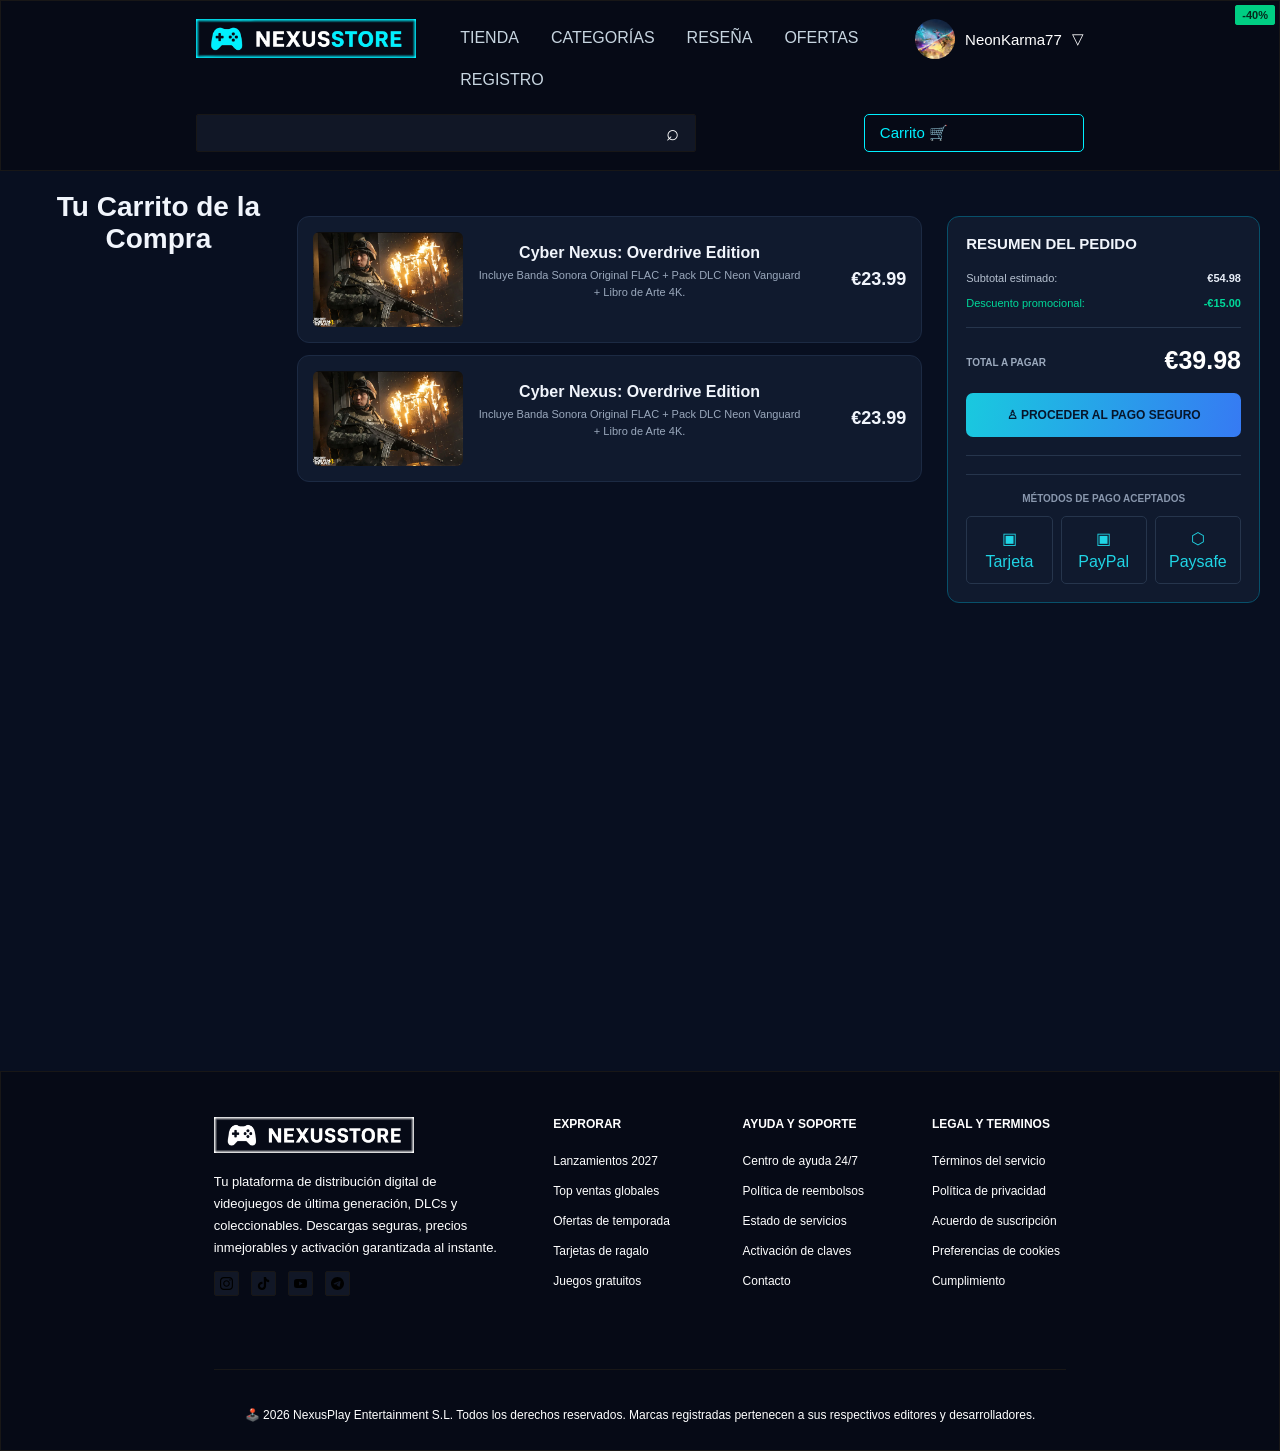
==== commit a16a7803: "carrito" ====
--- a/carrito.html
+++ b/carrito.html
@@ -26,7 +26,7 @@
                                     aria-label="Ir a página de inicio">TIENDA</a></li>
                             <li><a href="categorias.html" class="navegacion-pag" title="Página categorías"
                                     aria-label="Ir a página de categorías">CATEGORÍAS</a></li>
-                            <li><a href="detalle.html" class="navegacion-pag activo" title="Página recomendaciones"
+                            <li><a href="detalle.html" class="navegacion-pag" title="Página recomendaciones"
                                     aria-label="Ir a la página de recomendaciones">RESEÑA</a></li>
                             <li><a href="ofertas.html" class="navegacion-pag" title="Página ofertas"
                                     aria-label="Ir a la página de ofertas">OFERTAS</a></li>
@@ -80,24 +80,8 @@
     <main class="carrito">
 
         <!-- CABECERA -->
-        <header class="carrito__cabecera">
-
-            <div class="carrito__migas">
-                <span>Inicio</span> /
-                <span>Tienda</span> /
-                <span class="carrito__miga-activa">Carrito de Compra</span>
-            </div>
-
-            <div class="carrito__titulo-contenedor">
-                <h1 class="carrito__titulo">Tu Carrito de la Compra</h1>
-                <span class="carrito__contador">2 artículos</span>
-            </div>
-
-            <div class="carrito__seguridad">
-                <span>♧ Transacción cifrada SSL 256-bit</span>
-            </div>
-
-        </header>
+        <h1 class="carrito__titulo">Tu Carrito de la Compra</h1>
+
 
 
         <!-- CONTENIDO PRINCIPAL -->
@@ -110,18 +94,11 @@
                 <article class="producto-carrito">
 
                     <div class="producto-carrito__imagen-contenedor">
-                        <img class="producto-carrito__imagen" src="img/juegos/juego-1.jpg" alt="Cyber Nexus">
-
-                        <span class="producto-carrito__descuento">-40%</span>
-                        <span class="producto-carrito__edicion">DELUXE EDITION</span>
+                        <img class="producto-carrito__imagen" src="images/juegos/modern.png" alt="Cyber Nexus">
+
                     </div>
 
                     <div class="producto-carrito__informacion">
-
-                        <div class="producto-carrito__etiquetas">
-                            <span class="producto-carrito__etiqueta">PC / Steam</span>
-                            <span class="producto-carrito__etiqueta">✓ Steam Deck Verificado</span>
-                        </div>
 
                         <h2 class="producto-carrito__titulo">
                             Cyber Nexus: Overdrive Edition
@@ -132,36 +109,11 @@
                             Neon Vanguard + Libro de Arte 4K.
                         </p>
 
-                        <div class="producto-carrito__opciones">
-
-                            <span class="producto-carrito__destino-label">
-                                Destino:
-                            </span>
-
-                            <button class="producto-carrito__opcion producto-carrito__opcion--activa">
-                                Para mí
-                            </button>
-
-                            <button class="producto-carrito__opcion">
-                                ♧ Como regalo
-                            </button>
-
-                            <button class="producto-carrito__deseos">
-                                ♡ Guardar en deseos
-                            </button>
-
-                            <button class="producto-carrito__eliminar">
-                                Eliminar
-                            </button>
-
-                        </div>
-
                     </div>
 
                     <div class="producto-carrito__precio">
-                        <span class="producto-carrito__precio-anterior">
-                            €39.99
-                        </span>
+                        <span class="producto-carrito__descuento">-40%</span>
+
                         <strong>€23.99</strong>
                     </div>
 
@@ -172,92 +124,30 @@
                 <article class="producto-carrito">
 
                     <div class="producto-carrito__imagen-contenedor">
-                        <img class="producto-carrito__imagen" src="img/juegos/juego-2.jpg" alt="Tactical Void Protocol">
-
-                        <span class="producto-carrito__edicion">
-                            STANDARD V1.0
-                        </span>
+                        <img class="producto-carrito__imagen" src="images/juegos/modern.png" alt="Cyber Nexus">
+
                     </div>
 
                     <div class="producto-carrito__informacion">
 
-                        <div class="producto-carrito__etiquetas">
-                            <span class="producto-carrito__etiqueta">PC / Steam</span>
-                            <span class="producto-carrito__etiqueta">Windows & macOS</span>
-                        </div>
-
                         <h2 class="producto-carrito__titulo">
-                            Tactical Void Protocol
+                            Cyber Nexus: Overdrive Edition
                         </h2>
 
                         <p class="producto-carrito__descripcion">
-                            Clave digital global sin restricciones de región.
-                            Activación inmediata vía Steam.
+                            Incluye Banda Sonora Original FLAC + Pack DLC
+                            Neon Vanguard + Libro de Arte 4K.
                         </p>
 
-                        <div class="producto-carrito__opciones">
-
-                            <span class="producto-carrito__destino-label">
-                                Destino:
-                            </span>
-
-                            <button class="producto-carrito__opcion producto-carrito__opcion--activa">
-                                Para mí
-                            </button>
-
-                            <button class="producto-carrito__opcion">
-                                ♧ Como regalo
-                            </button>
-
-                            <button class="producto-carrito__deseos">
-                                ♡ Guardar en deseos
-                            </button>
-
-                            <button class="producto-carrito__eliminar">
-                                Eliminar
-                            </button>
-
-                        </div>
-
                     </div>
 
                     <div class="producto-carrito__precio">
-                        <strong>€14.99</strong>
+                        <span class="producto-carrito__descuento">-40%</span>
+
+                        <strong>€23.99</strong>
                     </div>
 
                 </article>
-
-
-                <!-- AVISO DE ENTREGA -->
-                <div class="carrito__aviso">
-
-                    <span class="carrito__aviso-icono">ϟ</span>
-
-                    <div class="carrito__aviso-texto">
-                        <strong>Entrega Digital Instantánea 24/7</strong>
-
-                        <p>
-                            Al confirmar tu pago recibirás los códigos de
-                            activación oficiales en pantalla y por email,
-                            listos para canjear en tu biblioteca vinculada.
-                        </p>
-                    </div>
-
-                </div>
-
-
-                <!-- ACCIONES DEL CARRITO -->
-                <div class="carrito__acciones">
-
-                    <a href="categorias.html" class="carrito__volver">
-                        ← Seguir explorando el catálogo
-                    </a>
-
-                    <button class="carrito__vaciar">
-                        Vaciar carrito
-                    </button>
-
-                </div>
 
             </section>
 
@@ -267,10 +157,9 @@
 
                 <div class="resumen__cabecera">
                     <h2 class="resumen__titulo">
-                        ▣ RESUMEN DEL PEDIDO
+                        RESUMEN DEL PEDIDO
                     </h2>
 
-                    <span class="resumen__moneda">EUR / €</span>
                 </div>
 
                 <!-- SUBTOTAL -->
@@ -280,13 +169,8 @@
                 </div>
 
                 <div class="resumen__linea resumen__linea--descuento">
-                    <span>♧ Descuento promocional:</span>
+                    <span>Descuento promocional:</span>
                     <strong>-€15.00</strong>
-                </div>
-
-                <div class="resumen__linea resumen__linea--impuestos">
-                    <span>Impuestos incluidos (IVA 21%):</span>
-                    <span>€6.94</span>
                 </div>
 
                 <hr class="resumen__separador">
@@ -295,9 +179,6 @@
                 <div class="resumen__total">
                     <div>
                         <span class="resumen__total-label">TOTAL A PAGAR</span>
-                        <p class="resumen__ahorro">
-                            Ahorraste €15.00 en esta compra
-                        </p>
                     </div>
 
                     <strong class="resumen__total-precio">€39.98</strong>
@@ -308,28 +189,8 @@
                     ♙ PROCEDER AL PAGO SEGURO
                 </button>
 
-                <button class="resumen__regalo">
-                    ♙ Enviar esta cesta como regalo a un amigo
-                </button>
-
                 <hr class="resumen__separador">
 
-                <!-- CUPÓN -->
-                <div class="resumen__cupon">
-
-                    <label class="resumen__cupon-label">
-                        ♧ ¿Tienes un código promocional?
-                    </label>
-
-                    <div class="resumen__cupon-formulario">
-                        <input class="resumen__cupon-input" type="text" placeholder="Introduce tu cupón o gift card">
-
-                        <button class="resumen__cupon-boton">
-                            Canjear
-                        </button>
-                    </div>
-
-                </div>
 
                 <hr class="resumen__separador">
 
@@ -359,30 +220,9 @@
 
                     </div>
 
-                    <p class="resumen__metodos-nota">
-                        Apple Pay, Google Pay y Bizum disponibles al pagar.
-                    </p>
-
                 </div>
 
             </aside>
-
-
-            <!-- GARANTÍA -->
-            <div class="carrito__garantia">
-
-                <span class="carrito__garantia-icono">♢</span>
-
-                <div>
-                    <strong>Garantía de reembolso de 14 días</strong>
-
-                    <p>
-                        Reembolso 100% automático si juegas menos de
-                        2 horas. Compra con total tranquilidad.
-                    </p>
-                </div>
-
-            </div>
 
         </div>
 
--- a/css/main.css
+++ b/css/main.css
@@ -4,7 +4,9 @@
  footer #060a16
 azul fluorecente #00f0ff
 barra búsqueda #111726
-botones #072332*/
+botones #072332
+descuent  #1bc40c
+*/
 
 * {
     margin: 0;
--- a/css/carrito.css
+++ b/css/carrito.css
@@ -126,35 +126,11 @@
     font-weight: bold;
 }
 
-.producto-carrito__edicion {
-    position: absolute;
-    bottom: 5px;
-    left: 5px;
-    background-color: #07101e;
-    color: #20d5e5;
-    padding: 3px 5px;
-    font-size: 9px;
-    font-weight: bold;
-}
 
 .producto-carrito__informacion {
     min-width: 0;
 }
 
-.producto-carrito__etiquetas {
-    display: flex;
-    flex-wrap: wrap;
-    gap: 6px;
-    margin-bottom: 8px;
-}
-
-.producto-carrito__etiqueta {
-    background-color: #1c2b42;
-    color: #c5d2e4;
-    font-size: 10px;
-    padding: 4px 6px;
-    border-radius: 3px;
-}
 
 .producto-carrito__titulo {
     font-size: 16px;
@@ -175,44 +151,6 @@
     gap: 5px;
 }
 
-.producto-carrito__destino-label {
-    color: #aab5c8;
-    font-size: 10px;
-}
-
-.producto-carrito__opcion {
-    background: transparent;
-    color: #b9c5d8;
-    border: 1px solid #293951;
-    padding: 5px 8px;
-    font-size: 10px;
-    cursor: pointer;
-    border-radius: 4px;
-}
-
-.producto-carrito__opcion--activa {
-    background-color: #15c8df;
-    color: #061323;
-    border-color: #15c8df;
-    font-weight: bold;
-}
-
-.producto-carrito__deseos {
-    background: transparent;
-    border: none;
-    color: #aab5c8;
-    font-size: 10px;
-    cursor: pointer;
-    margin-left: auto;
-}
-
-.producto-carrito__eliminar {
-    background: transparent;
-    border: none;
-    color: #ff6675;
-    font-size: 10px;
-    cursor: pointer;
-}
 
 .producto-carrito__precio {
     display: flex;
@@ -223,45 +161,7 @@
     white-space: nowrap;
 }
 
-.producto-carrito__precio-anterior {
-    color: #75839a;
-    text-decoration: line-through;
-    font-size: 10px;
-}
-
-
-/* =====================================
-   AVISO DE ENTREGA
-===================================== */
-
-.carrito__aviso {
-    display: flex;
-    align-items: center;
-    gap: 12px;
-    background-color: #0b192c;
-    border: 1px solid #07506a;
-    border-radius: 10px;
-    padding: 12px;
-}
-
-.carrito__aviso-icono {
-    background-color: #103b51;
-    color: #20d5e5;
-    padding: 10px;
-    border-radius: 6px;
-    font-size: 20px;
-}
-
-.carrito__aviso-texto strong {
-    font-size: 12px;
-}
-
-.carrito__aviso-texto p {
-    color: #aab5c8;
-    font-size: 10px;
-    line-height: 1.5;
-    margin: 5px 0 0;
-}
+
 
 
 /* =====================================
@@ -344,11 +244,6 @@
     color: #00d99a;
 }
 
-.resumen__linea--impuestos {
-    color: #8997ad;
-    font-size: 10px;
-}
-
 .resumen__separador {
     border: none;
     border-top: 1px solid #26354c;
@@ -371,12 +266,6 @@
     color: #9ba9bd;
     font-size: 10px;
     font-weight: bold;
-}
-
-.resumen__ahorro {
-    color: #00d9c2;
-    font-size: 9px;
-    margin: 5px 0 0;
 }
 
 .resumen__total-precio {
@@ -406,55 +295,6 @@
     filter: brightness(1.1);
 }
 
-.resumen__regalo {
-    width: 100%;
-    padding: 11px 5px;
-    margin-top: 8px;
-    background: transparent;
-    border: 1px solid #30415c;
-    border-radius: 6px;
-    color: #d6dfec;
-    font-size: 10px;
-    cursor: pointer;
-}
-
-
-/* =====================================
-   CUPÓN PROMOCIONAL
-===================================== */
-
-.resumen__cupon-label {
-    display: block;
-    font-size: 11px;
-    margin-bottom: 10px;
-    color: #c5d2e4;
-}
-
-.resumen__cupon-formulario {
-    display: flex;
-    gap: 6px;
-}
-
-.resumen__cupon-input {
-    width: 100%;
-    min-width: 0;
-    background-color: #080f20;
-    border: 1px solid #34445e;
-    border-radius: 4px;
-    color: #fff;
-    padding: 8px;
-    font-size: 10px;
-}
-
-.resumen__cupon-boton {
-    background-color: #26354b;
-    border: 1px solid #3c4d65;
-    color: white;
-    border-radius: 4px;
-    padding: 7px 10px;
-    font-size: 10px;
-    cursor: pointer;
-}
 
 
 /* =====================================
@@ -485,53 +325,7 @@
     color: #20d5e5;
 }
 
-.resumen__metodo p {
-    margin: 0;
-    font-size: 10px;
-    color: #d6dfec;
-}
-
-.resumen__metodos-nota {
-    text-align: center;
-    color: #8997ad;
-    font-size: 9px;
-    margin-top: 12px;
-}
-
-
-/* =====================================
-   GARANTÍA
-===================================== */
-
-.carrito__garantia {
-    grid-column: 2;
-    display: flex;
-    align-items: center;
-    gap: 12px;
-    padding: 15px;
-    background-color: #101a2e;
-    border: 1px solid #1c2a43;
-    border-radius: 12px;
-}
-
-.carrito__garantia-icono {
-    background-color: #0a3438;
-    color: #00d9a0;
-    padding: 12px;
-    border-radius: 7px;
-    font-size: 20px;
-}
-
-.carrito__garantia strong {
-    font-size: 11px;
-}
-
-.carrito__garantia p {
-    color: #9ba9bd;
-    font-size: 10px;
-    line-height: 1.5;
-    margin: 5px 0 0;
-}
+
 
 
 /* =====================================
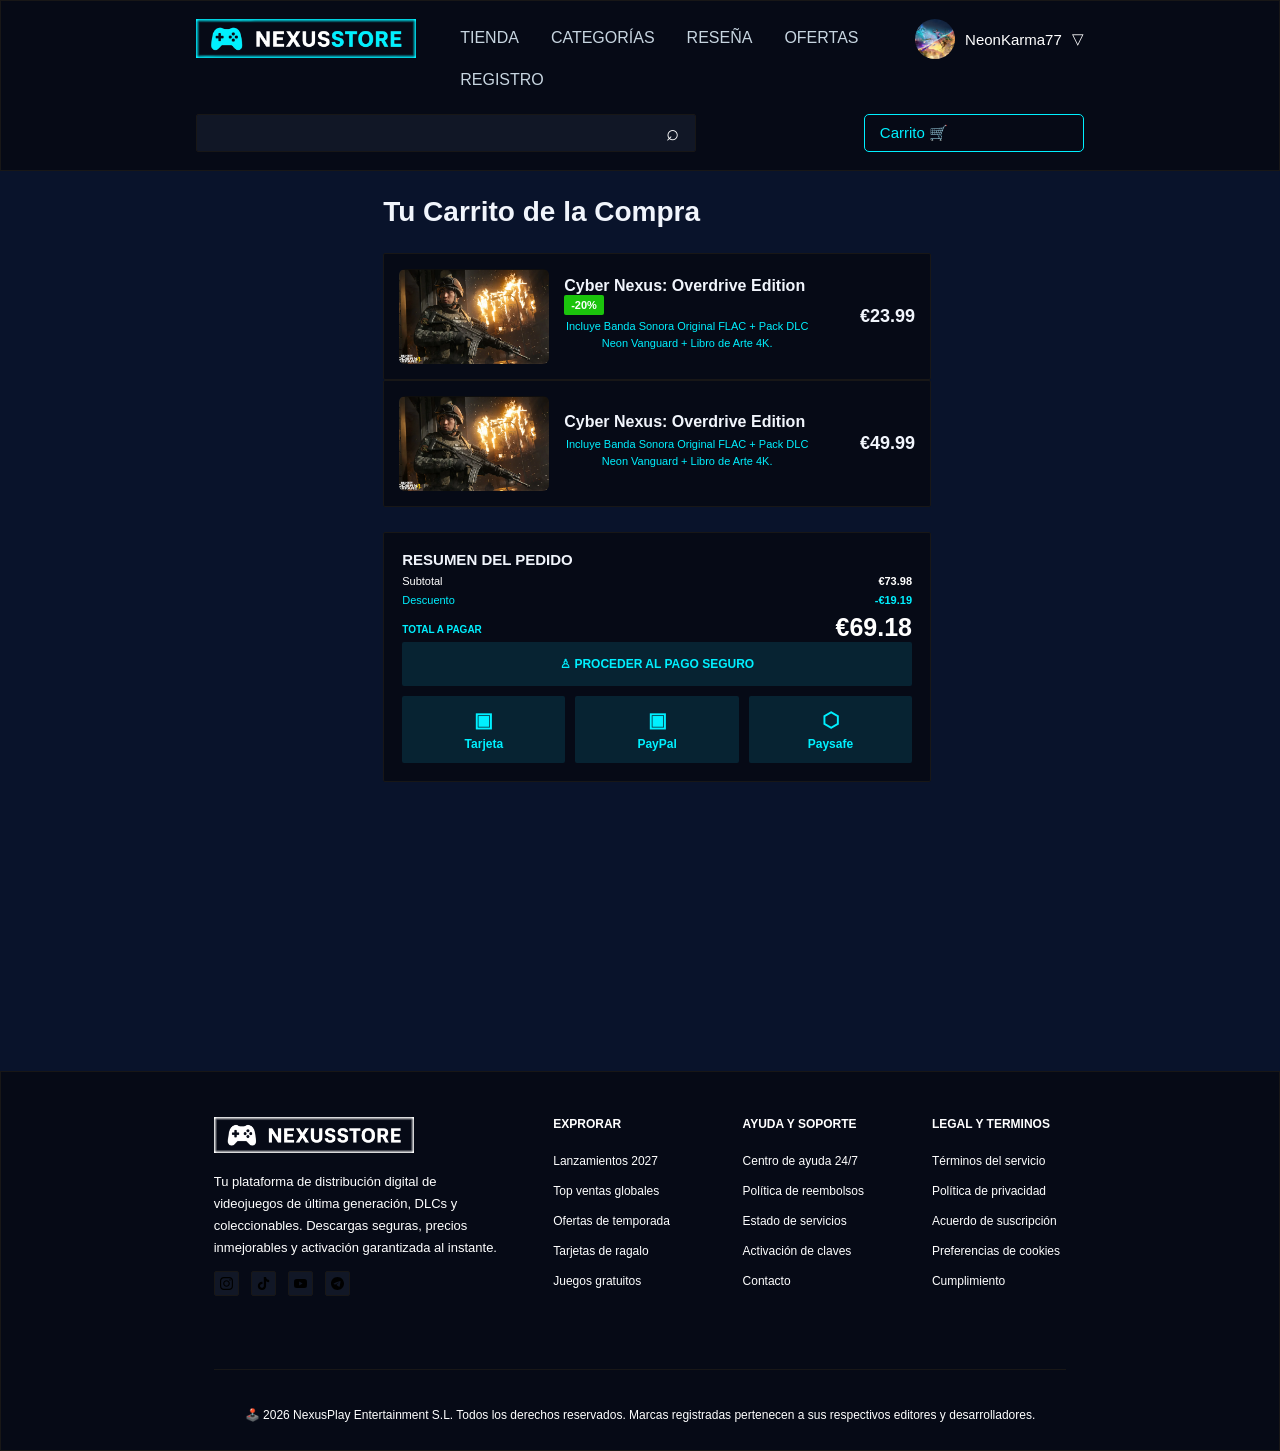
==== commit 4d2748bb: "terminado" ====
--- a/carrito.html
+++ b/carrito.html
@@ -80,12 +80,12 @@
     <main class="carrito">
 
         <!-- CABECERA -->
-        <h1 class="carrito__titulo">Tu Carrito de la Compra</h1>
 
 
 
         <!-- CONTENIDO PRINCIPAL -->
         <div class="carrito__contenido">
+            <h1 class="carrito__titulo">Tu Carrito de la Compra</h1>
 
             <!-- COLUMNA IZQUIERDA -->
             <section class="carrito__productos">
@@ -101,7 +101,8 @@
                     <div class="producto-carrito__informacion">
 
                         <h2 class="producto-carrito__titulo">
-                            Cyber Nexus: Overdrive Edition
+                            Cyber Nexus: Overdrive Edition <span class="producto-carrito__descuento">-20%</span>
+
                         </h2>
 
                         <p class="producto-carrito__descripcion">
@@ -112,7 +113,6 @@
                     </div>
 
                     <div class="producto-carrito__precio">
-                        <span class="producto-carrito__descuento">-40%</span>
 
                         <strong>€23.99</strong>
                     </div>
@@ -142,9 +142,7 @@
                     </div>
 
                     <div class="producto-carrito__precio">
-                        <span class="producto-carrito__descuento">-40%</span>
-
-                        <strong>€23.99</strong>
+                        <strong>€49.99</strong>
                     </div>
 
                 </article>
@@ -164,24 +162,22 @@
 
                 <!-- SUBTOTAL -->
                 <div class="resumen__linea">
-                    <span>Subtotal estimado:</span>
-                    <strong>€54.98</strong>
+                    <span>Subtotal</span>
+                    <strong>€73.98</strong>
                 </div>
 
                 <div class="resumen__linea resumen__linea--descuento">
-                    <span>Descuento promocional:</span>
-                    <strong>-€15.00</strong>
-                </div>
-
-                <hr class="resumen__separador">
+                    <span>Descuento</span>
+                    <strong>-€19.19</strong>
+                </div>
 
                 <!-- TOTAL -->
-                <div class="resumen__total">
+                <div class="resumen__totalpedido">
                     <div>
-                        <span class="resumen__total-label">TOTAL A PAGAR</span>
-                    </div>
-
-                    <strong class="resumen__total-precio">€39.98</strong>
+                        <span class="resumen__total">TOTAL A PAGAR</span>
+                    </div>
+
+                    <strong class="resumen__total-precio">€69.18</strong>
                 </div>
 
                 <!-- PAGO -->
@@ -189,17 +185,8 @@
                     ♙ PROCEDER AL PAGO SEGURO
                 </button>
 
-                <hr class="resumen__separador">
-
-
-                <hr class="resumen__separador">
-
                 <!-- MÉTODOS DE PAGO -->
                 <div class="resumen__metodos">
-
-                    <h3 class="resumen__metodos-titulo">
-                        MÉTODOS DE PAGO ACEPTADOS
-                    </h3>
 
                     <div class="resumen__metodos-lista">
 
--- a/css/carrito.css
+++ b/css/carrito.css
@@ -1,90 +1,66 @@
 /* =====================================
    BLOQUE PRINCIPAL
 ===================================== */
-
 .carrito {
-    background-color: #080f20;
+    background-color: #09132b;
     color: #f1f5fc;
+    width: 70%;
+    max-width: 1400px;
     min-height: 100vh;
+    margin: 0 auto;
     padding: 20px;
     font-family: Arial, sans-serif;
     box-sizing: border-box;
 }
 
+/* Centrar el título */
+.carrito__titulo {
+    font-size: 28px;
+    margin-bottom: 5px;
+    text-align: center;
+}
+
+/* Mantener el contenido dentro del ancho */
+.carrito__contenido {
+    display: flex;
+    grid-template-columns: minmax(0, 2fr) minmax(280px, 1fr);
+    flex-direction: column;
+    align-items: center;
+    gap: 25px;
+    margin-top: 5px;
+    align-items: start;
+    width: 80%;
+    box-sizing: border-box;
+}
+
+.carrito__productos {
+    width: 80%;
+}
+
+.resumen {
+    width: 80%;
+    box-sizing: border-box;
+}
+
+
 
 /* =====================================
    CABECERA
 ===================================== */
 
-.carrito__cabecera {
-    position: relative;
-    display: flex;
-    flex-direction: column;
-    gap: 15px;
-    padding-bottom: 20px;
-    border-bottom: 1px solid #1b2941;
-}
-
-.carrito__migas {
-    font-size: 12px;
-    color: #8997ad;
-}
-
-.carrito__miga-activa {
-    color: #20d5e5;
-    font-weight: bold;
-}
 
 .carrito__titulo-contenedor {
     display: flex;
     align-items: center;
-    gap: 12px;
+    gap: 6px;
 }
 
 .carrito__titulo {
     font-size: 28px;
     margin: 0;
-}
-
-.carrito__contador {
-    background-color: #102b42;
-    border: 1px solid #075b75;
-    color: #20d5e5;
-    padding: 5px 10px;
-    border-radius: 20px;
-    font-size: 12px;
-}
-
-.carrito__seguridad {
-    position: absolute;
-    right: 0;
-    top: 15px;
-    color: #00d9a0;
-    background-color: #092a2a;
-    border: 1px solid #075b55;
-    padding: 8px 12px;
-    border-radius: 5px;
-    font-size: 11px;
-}
-
-
-/* =====================================
-   DISTRIBUCIÓN PRINCIPAL
-===================================== */
-
-.carrito__contenido {
-    display: grid;
-    grid-template-columns: minmax(0, 2fr) minmax(280px, 1fr);
-    gap: 25px;
-    margin-top: 25px;
-    align-items: start;
-}
-
-.carrito__productos {
-    display: flex;
-    flex-direction: column;
-    gap: 12px;
-}
+    text-align: center;
+}
+
 
 
 /* =====================================
@@ -97,9 +73,9 @@
     gap: 15px;
     align-items: center;
     padding: 15px;
-    background-color: #101a2e;
-    border: 1px solid #1c2a43;
-    border-radius: 12px;
+    background-color: #060a16;
+    border: 1px solid rgb(24, 23, 23);
+    border-radius: 2px;
 }
 
 .producto-carrito__imagen-contenedor {
@@ -115,13 +91,12 @@
 }
 
 .producto-carrito__descuento {
-    position: absolute;
-    top: 5px;
-    right: 5px;
-    background-color: #00ce83;
-    color: #05291c;
+    position: relative;
+    align-items: left;
+    background-color: #1bc40c;
+    color: white;
     padding: 4px 7px;
-    border-radius: 3px;
+    border-radius: 2px;
     font-size: 11px;
     font-weight: bold;
 }
@@ -135,13 +110,14 @@
 .producto-carrito__titulo {
     font-size: 16px;
     margin: 0 0 5px;
+    text-align: left;
 }
 
 .producto-carrito__descripcion {
-    color: #9aa8bc;
+    color: #00f0ff;
     font-size: 11px;
     line-height: 1.5;
-    margin: 0 0 15px;
+    margin: 0 0 5px;
 }
 
 .producto-carrito__opciones {
@@ -150,7 +126,6 @@
     align-items: center;
     gap: 5px;
 }
-
 
 .producto-carrito__precio {
     display: flex;
@@ -158,59 +133,25 @@
     align-items: flex-end;
     gap: 5px;
     font-size: 18px;
-    white-space: nowrap;
-}
-
-
-
-
-/* =====================================
-   ACCIONES DEL CARRITO
-===================================== */
-
-.carrito__acciones {
+}
+
+
+
+/* =====================================
+   RESUMEN DEL PEDIDO
+===================================== */
+
+.resumen {
+    background-color: #060a16;
+    border: 1px solid rgb(24, 23, 23);
+    border-radius: 2px;
+    padding: 18px;
+}
+
+.resumen__cabecera {
     display: flex;
     justify-content: space-between;
     align-items: center;
-    gap: 10px;
-}
-
-.carrito__volver {
-    text-decoration: none;
-    color: #e0e8f4;
-    border: 1px solid #34445e;
-    background-color: #111c30;
-    padding: 10px 15px;
-    border-radius: 7px;
-    font-size: 12px;
-}
-
-.carrito__vaciar {
-    background: transparent;
-    border: none;
-    color: #8997ad;
-    cursor: pointer;
-    font-size: 11px;
-}
-
-
-/* =====================================
-   RESUMEN DEL PEDIDO
-===================================== */
-
-.resumen {
-    background-color: #101a2e;
-    border: 1px solid #07506a;
-    border-radius: 12px;
-    padding: 18px;
-}
-
-.resumen__cabecera {
-    display: flex;
-    justify-content: space-between;
-    align-items: center;
-    gap: 8px;
-    margin-bottom: 20px;
 }
 
 .resumen__titulo {
@@ -218,36 +159,19 @@
     margin: 0;
 }
 
-.resumen__moneda {
-    color: #b8c6d8;
-    border: 1px solid #35465f;
-    padding: 5px 8px;
-    font-size: 9px;
-    border-radius: 4px;
-}
 
 .resumen__linea {
     display: flex;
     justify-content: space-between;
     gap: 10px;
-    margin: 13px 0;
+    margin: 7px 0;
     font-size: 11px;
-    color: #b6c1d0;
-}
-
-.resumen__linea strong {
-    color: #e8eef8;
+    color: white;
 }
 
 .resumen__linea--descuento,
 .resumen__linea--descuento strong {
-    color: #00d99a;
-}
-
-.resumen__separador {
-    border: none;
-    border-top: 1px solid #26354c;
-    margin: 18px 0;
+    color: #00f0ff;
 }
 
 
@@ -255,22 +179,22 @@
    TOTAL DEL PEDIDO
 ===================================== */
 
+.resumen__totalpedido {
+    display: flex;
+    justify-content: space-between;
+    align-items: center;
+    gap: 10px;
+}
+
 .resumen__total {
-    display: flex;
-    justify-content: space-between;
-    align-items: center;
-    gap: 10px;
-}
-
-.resumen__total-label {
-    color: #9ba9bd;
+    color: #00f0ff;
     font-size: 10px;
     font-weight: bold;
 }
 
 .resumen__total-precio {
     font-size: 25px;
-    color: #fff;
+    color: white;
 }
 
 
@@ -281,18 +205,19 @@
 .resumen__pagar {
     width: 100%;
     padding: 15px 8px;
-    margin-top: 18px;
     border: none;
-    border-radius: 7px;
-    background: linear-gradient(100deg, #19c9df, #367af3);
-    color: #07152a;
+    border-radius: 2px;
+    background-color: #072332;
+    color: #00f0ff;
     font-size: 12px;
     font-weight: bold;
     cursor: pointer;
+    margin-bottom: 10px;
 }
 
 .resumen__pagar:hover {
-    filter: brightness(1.1);
+    color: #030303;
+    background-color: #00f0ff;
 }
 
 
@@ -300,18 +225,6 @@
 /* =====================================
    MÉTODOS DE PAGO
 ===================================== */
-
-.resumen__metodos-titulo {
-    color: #8997ad;
-    font-size: 10px;
-    margin-bottom: 12px;
-}
-
-.resumen__metodos-lista {
-    display: grid;
-    grid-template-columns: repeat(3, 1fr);
-    gap: 8px;
-}
 
 .resumen__metodo {
     display: flex;
@@ -320,12 +233,36 @@
     justify-content: center;
     gap: 5px;
     padding: 12px 5px;
-    border: 1px solid #26354c;
-    border-radius: 5px;
-    color: #20d5e5;
-}
-
-
+    border: none;
+    border-radius: 2px;
+    background-color: #072332;
+    color: #00f0ff;
+    text-align: center;
+    font-size: 12px;
+    font-weight: bold;
+    flex: 1;
+}
+
+.resumen__metodos-lista {
+    display: flex;
+    flex-direction: row;
+    justify-content: space-between;
+    gap: 10px;
+    width: 100%;
+}
+
+.resumen__metodo:hover {
+    color: #030303;
+    background-color: #00f0ff;
+}
+
+.resumen__metodo span {
+    font-size: 20px;
+}
+
+.resumen__metodo p {
+    margin: 0;
+}
 
 
 /* =====================================
